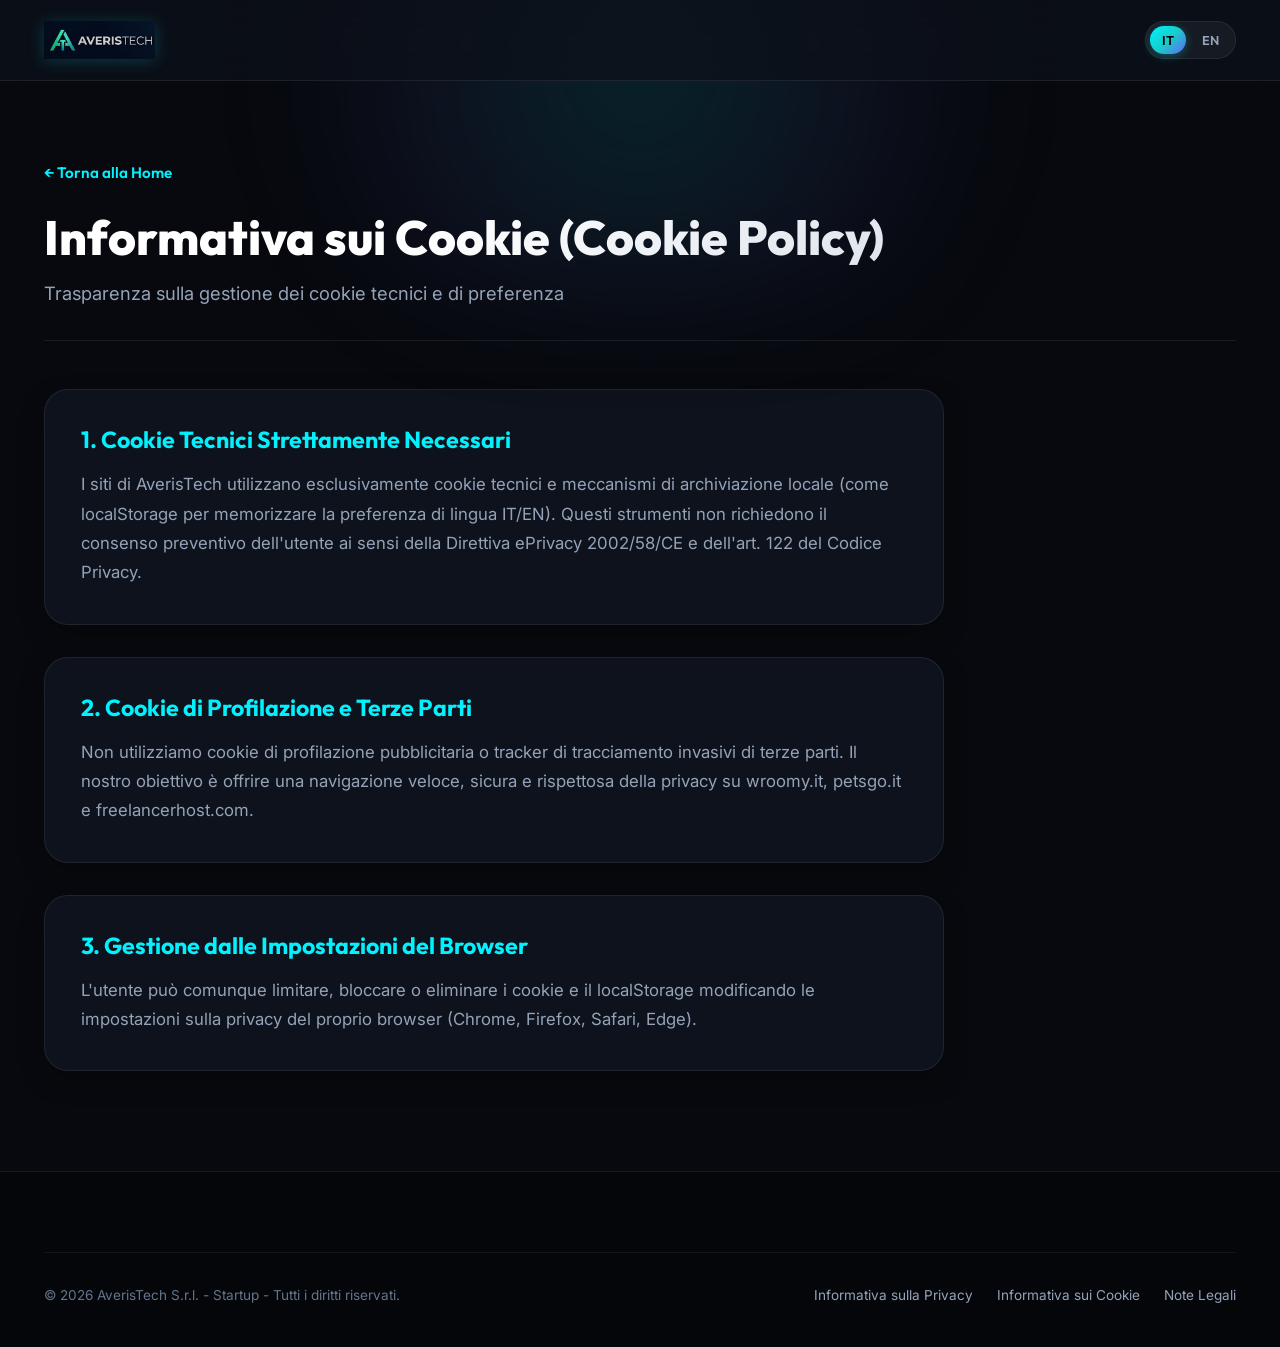
==== cookie.html @ 8e3d1de0 "First commit" ====
<!DOCTYPE html>
<html lang="it">

<head>
    <meta charset="UTF-8" />
    <meta name="viewport" content="width=device-width, initial-scale=1.0" />
    <title>Informativa sui Cookie — AverisTech</title>
    <meta name="description" content="Informativa sulla gestione dei Cookie tecnici - AverisTech S.r.l." />
    <link rel="icon" href="media/logo-stacked.jpeg" type="image/jpeg" />

    <!-- Styles -->
    <link rel="stylesheet" href="css/style.css" />
</head>

<body>
    <!-- Ambient Background Glow Blob -->
    <div class="ambient-glow" aria-hidden="true"></div>

    <!-- Navigation Header -->
    <header class="navbar" id="navbar">
        <div class="container nav-container">
            <a href="index.html" class="logo-link">
                <img src="media/logo-navbar.jpeg" alt="AverisTech Logo" class="logo-img" />
            </a>

            <!-- Language Switcher -->
            <div class="lang-toggle" role="group" aria-label="Selettore Lingua">
                <button type="button" class="lang-btn active" id="btn-lang-it">IT</button>
                <button type="button" class="lang-btn" id="btn-lang-en">EN</button>
            </div>
        </div>
    </header>

    <!-- Main Content -->
    <main class="policy-page">
        <div class="container">
            <div class="policy-header">
                <a href="index.html" class="policy-back-link" data-i18n="policy-back-btn">← Torna alla Home</a>
                <h1 class="policy-title" data-i18n="cookie-page-title">Informativa sui Cookie (Cookie Policy)</h1>
                <p class="policy-subtitle" data-i18n="cookie-page-sub">Trasparenza sulla gestione dei cookie tecnici e di preferenza</p>
            </div>

            <div class="policy-content">
                <article class="policy-card">
                    <h2 data-i18n="cookie-s1-title">1. Cookie Tecnici Strettamente Necessari</h2>
                    <p data-i18n="cookie-s1-text">I siti di AverisTech utilizzano esclusivamente cookie tecnici e meccanismi di archiviazione locale (come localStorage per memorizzare la preferenza di lingua IT/EN). Questi strumenti non richiedono il consenso preventivo dell'utente ai sensi della Direttiva ePrivacy 2002/58/CE e dell'art. 122 del Codice Privacy.</p>
                </article>

                <article class="policy-card">
                    <h2 data-i18n="cookie-s2-title">2. Cookie di Profilazione e Terze Parti</h2>
                    <p data-i18n="cookie-s2-text">Non utilizziamo cookie di profilazione pubblicitaria o tracker di tracciamento invasivi di terze parti. Il nostro obiettivo è offrire una navigazione veloce, sicura e rispettosa della privacy su wroomy.it, petsgo.it e freelancerhost.com.</p>
                </article>

                <article class="policy-card">
                    <h2 data-i18n="cookie-s3-title">3. Gestione dalle Impostazioni del Browser</h2>
                    <p data-i18n="cookie-s3-text">L'utente può comunque limitare, bloccare o eliminare i cookie e il localStorage modificando le impostazioni sulla privacy del proprio browser (Chrome, Firefox, Safari, Edge).</p>
                </article>
            </div>
        </div>
    </main>

    <!-- Footer -->
    <footer class="footer">
        <div class="container">
            <div class="footer-bottom">
                <p id="footer-copy-text" data-i18n="footer-copy">
                    © 2026 AverisTech S.r.l. - Startup - Tutti i diritti riservati.
                </p>
                <div style="display: flex; gap: 24px;">
                    <a href="privacy.html" id="link-privacy" data-i18n="footer-privacy"
                        style="color: var(--text-muted); text-decoration: none;">Informativa sulla Privacy</a>
                    <a href="cookie.html" id="link-cookie" data-i18n="footer-cookie"
                        style="color: var(--text-muted); text-decoration: none;">Informativa sui Cookie</a>
                    <a href="legal.html" id="link-terms" data-i18n="footer-terms"
                        style="color: var(--text-muted); text-decoration: none;">Note Legali</a>
                </div>
            </div>
        </div>
    </footer>

    <!-- Scripts -->
    <script src="js/i18n.js"></script>
    <script src="js/main.js"></script>
</body>

</html>
---- css/style.css ----
@import url('https://fonts.googleapis.com/css2?family=Inter:wght@300;400;500;600;700&family=Outfit:wght@400;500;600;700;800;900&display=swap');

:root {
  /* Curated Premium Dark Mode Palette */
  --bg-main: #07090e;
  --bg-surface: #0c101a;
  --bg-card: rgba(18, 24, 38, 0.65);
  --bg-card-hover: rgba(26, 36, 56, 0.85);
  --bg-glass: rgba(12, 16, 26, 0.75);
  --border-glass: rgba(255, 255, 255, 0.08);
  --border-glow: rgba(0, 242, 254, 0.35);

  /* Brand Accents (Cyan / Teal / Violet / Indigo) */
  --accent-cyan: #00f2fe;
  --accent-teal: #18cdca;
  --accent-blue: #3b82f6;
  --accent-violet: #8b5cf6;
  --accent-indigo: #6366f1;
  --gradient-brand: linear-gradient(135deg, #00f2fe 0%, #18cdca 50%, #6366f1 100%);
  --gradient-card: linear-gradient(145deg, rgba(255, 255, 255, 0.04) 0%, rgba(255, 255, 255, 0.01) 100%);

  /* Typography Colors */
  --text-main: #f8fafc;
  --text-muted: #94a3b8;
  --text-dim: #64748b;

  /* Layout & Shadows */
  --radius-sm: 8px;
  --radius-md: 16px;
  --radius-lg: 24px;
  --radius-full: 9999px;
  --shadow-glow: 0 0 35px -5px rgba(0, 242, 254, 0.25);
  --shadow-card: 0 10px 30px -10px rgba(0, 0, 0, 0.5);
  --shadow-nav: 0 4px 30px rgba(0, 0, 0, 0.5);

  /* Transitions */
  --transition-fast: 0.2s cubic-bezier(0.16, 1, 0.3, 1);
  --transition-smooth: 0.35s cubic-bezier(0.16, 1, 0.3, 1);
}

/* RESET & BASE */
*, *::before, *::after {
  box-sizing: border-box;
  margin: 0;
  padding: 0;
}

html {
  scroll-behavior: smooth;
  font-size: 16px;
}

body {
  font-family: 'Inter', -apple-system, BlinkMacSystemFont, "Segoe UI", Roboto, sans-serif;
  background-color: var(--bg-main);
  color: var(--text-main);
  line-height: 1.6;
  overflow-x: hidden;
  position: relative;
  min-height: 100vh;
}

/* TYPOGRAPHY */
h1, h2, h3, h4, h5, h6 {
  font-family: 'Outfit', sans-serif;
  font-weight: 700;
  line-height: 1.2;
  color: var(--text-main);
}

a {
  color: inherit;
  text-decoration: none;
  transition: color var(--transition-fast);
}

ul {
  list-style: none;
}

img {
  max-width: 100%;
  height: auto;
  display: block;
}

.container {
  width: 100%;
  max-width: 1240px;
  margin: 0 auto;
  padding: 0 24px;
}

/* AMBIENT BACKGROUND GLOW */
.ambient-glow {
  position: fixed;
  top: -150px;
  left: 50%;
  transform: translateX(-50%);
  width: 80vw;
  max-width: 900px;
  height: 450px;
  background: radial-gradient(circle, rgba(0, 242, 254, 0.12) 0%, rgba(99, 102, 241, 0.08) 45%, rgba(7, 9, 14, 0) 70%);
  filter: blur(60px);
  z-index: -1;
  pointer-events: none;
  animation: pulseGlow 8s ease-in-out infinite alternate;
}

@keyframes pulseGlow {
  0% { transform: translateX(-50%) scale(1); opacity: 0.8; }
  100% { transform: translateX(-50%) scale(1.1); opacity: 1; }
}

/* HEADER & NAVBAR (Glassmorphism) */
.navbar {
  position: fixed;
  top: 0;
  left: 0;
  width: 100%;
  z-index: 1000;
  background: var(--bg-glass);
  backdrop-filter: blur(16px);
  -webkit-backdrop-filter: blur(16px);
  border-bottom: 1px solid var(--border-glass);
  transition: all var(--transition-smooth);
}

.navbar.scrolled {
  box-shadow: var(--shadow-nav);
  background: rgba(7, 9, 14, 0.88);
}

.nav-container {
  display: flex;
  align-items: center;
  justify-content: space-between;
  height: 80px;
}

.logo-link {
  display: flex;
  align-items: center;
  gap: 12px;
}

.logo-img {
  height: 38px;
  width: auto;
  object-fit: contain;
  filter: drop-shadow(0 2px 8px rgba(0, 242, 254, 0.2));
  transition: transform var(--transition-fast);
}

.logo-link:hover .logo-img {
  transform: scale(1.03);
}

.nav-links {
  display: flex;
  align-items: center;
  gap: 36px;
}

.nav-link {
  font-size: 0.95rem;
  font-weight: 500;
  color: var(--text-muted);
  position: relative;
  padding: 8px 0;
  transition: color var(--transition-fast);
}

.nav-link:hover,
.nav-link.active {
  color: var(--text-main);
}

.nav-link::after {
  content: '';
  position: absolute;
  bottom: 0;
  left: 0;
  width: 0%;
  height: 2px;
  background: var(--gradient-brand);
  transition: width var(--transition-smooth);
}

.nav-link:hover::after,
.nav-link.active::after {
  width: 100%;
}

/* LANGUAGE SWITCHER */
.lang-toggle {
  display: flex;
  align-items: center;
  background: rgba(255, 255, 255, 0.05);
  border: 1px solid var(--border-glass);
  border-radius: var(--radius-full);
  padding: 4px;
  gap: 4px;
}

.lang-btn {
  background: transparent;
  border: none;
  color: var(--text-muted);
  font-family: 'Outfit', sans-serif;
  font-size: 0.8rem;
  font-weight: 600;
  padding: 6px 12px;
  border-radius: var(--radius-full);
  cursor: pointer;
  transition: all var(--transition-fast);
}

.lang-btn:hover {
  color: var(--text-main);
}

.lang-btn.active {
  background: var(--gradient-brand);
  color: #000;
  box-shadow: 0 2px 10px rgba(0, 242, 254, 0.3);
}

/* MOBILE NAV TOGGLE */
.nav-toggle-btn {
  display: none;
  background: transparent;
  border: 1px solid var(--border-glass);
  color: var(--text-main);
  font-size: 1.5rem;
  padding: 6px 12px;
  border-radius: var(--radius-sm);
  cursor: pointer;
}

/* BUTTONS */
.btn {
  display: inline-flex;
  align-items: center;
  justify-content: center;
  gap: 10px;
  font-family: 'Outfit', sans-serif;
  font-weight: 600;
  font-size: 1rem;
  padding: 14px 28px;
  border-radius: var(--radius-full);
  cursor: pointer;
  border: none;
  transition: all var(--transition-smooth);
  text-align: center;
}

.btn-primary {
  background: var(--gradient-brand);
  color: #050811;
  box-shadow: var(--shadow-glow);
}

.btn-primary:hover {
  transform: translateY(-2px);
  box-shadow: 0 0 45px -5px rgba(0, 242, 254, 0.45);
  color: #000;
}

.btn-secondary {
  background: rgba(255, 255, 255, 0.05);
  color: var(--text-main);
  border: 1px solid var(--border-glass);
  backdrop-filter: blur(8px);
}

.btn-secondary:hover {
  background: rgba(255, 255, 255, 0.1);
  border-color: rgba(255, 255, 255, 0.25);
  transform: translateY(-2px);
}

/* HERO SECTION */
.hero {
  padding: 180px 0 120px;
  position: relative;
  text-align: center;
}

.hero-content {
  max-width: 860px;
  margin: 0 auto;
}

.hero-badge {
  display: inline-flex;
  align-items: center;
  gap: 8px;
  background: rgba(0, 242, 254, 0.08);
  border: 1px solid rgba(0, 242, 254, 0.25);
  padding: 8px 18px;
  border-radius: var(--radius-full);
  margin-bottom: 28px;
  box-shadow: 0 0 20px rgba(0, 242, 254, 0.1);
}

.badge-dot {
  width: 8px;
  height: 8px;
  background-color: var(--accent-cyan);
  border-radius: 50%;
  display: inline-block;
  box-shadow: 0 0 10px var(--accent-cyan);
  animation: pulseDot 2s infinite;
}

@keyframes pulseDot {
  0%, 100% { transform: scale(1); opacity: 1; }
  50% { transform: scale(1.4); opacity: 0.6; }
}

.hero-badge-text {
  font-size: 0.85rem;
  font-weight: 600;
  color: var(--accent-cyan);
  letter-spacing: 0.5px;
  text-transform: uppercase;
}

.hero-title {
  font-size: clamp(2.5rem, 6vw, 4.25rem);
  font-weight: 800;
  letter-spacing: -0.03em;
  margin-bottom: 24px;
  background: linear-gradient(135deg, #ffffff 30%, #cbd5e1 100%);
  -webkit-background-clip: text;
  -webkit-text-fill-color: transparent;
}

.hero-subtitle {
  font-size: clamp(1.1rem, 2vw, 1.35rem);
  color: var(--text-muted);
  max-width: 720px;
  margin: 0 auto 40px;
  font-weight: 400;
  line-height: 1.7;
}

.hero-actions {
  display: flex;
  align-items: center;
  justify-content: center;
  gap: 20px;
  flex-wrap: wrap;
}

/* SECTION HEADERS */
.section-header {
  text-align: center;
  max-width: 700px;
  margin: 0 auto 64px;
}

.section-tag {
  display: inline-block;
  font-family: 'Outfit', sans-serif;
  font-size: 0.85rem;
  font-weight: 700;
  text-transform: uppercase;
  letter-spacing: 1.5px;
  color: var(--accent-teal);
  margin-bottom: 12px;
}

.section-title {
  font-size: clamp(2rem, 4vw, 3rem);
  font-weight: 700;
  letter-spacing: -0.02em;
  margin-bottom: 16px;
}

.section-desc {
  font-size: 1.15rem;
  color: var(--text-muted);
  line-height: 1.7;
}

/* ABOUT US SECTION */
.about {
  padding: 100px 0;
  position: relative;
}

.about-grid {
  display: grid;
  grid-template-columns: 1.1fr 0.9fr;
  gap: 60px;
  align-items: center;
  margin-bottom: 80px;
}

.about-text .section-title {
  text-align: left;
  margin-bottom: 24px;
}

.about-text p {
  color: var(--text-muted);
  font-size: 1.1rem;
  margin-bottom: 20px;
}

.about-visual {
  position: relative;
  display: flex;
  justify-content: center;
}

.about-card-glow {
  background: var(--gradient-card);
  border: 1px solid var(--border-glass);
  border-radius: var(--radius-lg);
  padding: 40px;
  width: 100%;
  max-width: 440px;
  position: relative;
  overflow: hidden;
  box-shadow: var(--shadow-card);
  display: flex;
  align-items: center;
  justify-content: center;
}

.about-card-glow::before {
  content: '';
  position: absolute;
  top: -50%;
  left: -50%;
  width: 200%;
  height: 200%;
  background: radial-gradient(circle, rgba(0, 242, 254, 0.1) 0%, rgba(0,0,0,0) 60%);
  z-index: 0;
  pointer-events: none;
}

.logo-stacked-img {
  position: relative;
  z-index: 1;
  max-height: 220px;
  width: auto;
  filter: drop-shadow(0 10px 25px rgba(0, 0, 0, 0.6));
}

/* CORE VALUES GRID */
.values-grid {
  display: grid;
  grid-template-columns: repeat(3, 1fr);
  gap: 30px;
}

.value-card {
  background: var(--bg-card);
  border: 1px solid var(--border-glass);
  border-radius: var(--radius-md);
  padding: 36px 28px;
  transition: all var(--transition-smooth);
  position: relative;
  overflow: hidden;
}

.value-card:hover {
  transform: translateY(-6px);
  border-color: var(--border-glow);
  background: var(--bg-card-hover);
  box-shadow: var(--shadow-glow);
}

.value-icon {
  font-size: 2.25rem;
  margin-bottom: 20px;
  display: inline-block;
}

.value-card h3 {
  font-size: 1.35rem;
  margin-bottom: 12px;
  color: var(--text-main);
}

.value-card p {
  color: var(--text-muted);
  font-size: 0.95rem;
  line-height: 1.6;
}

/* PORTFOLIO PROGETTI SECTION */
.portfolio {
  padding: 100px 0;
  position: relative;
}

.portfolio-grid {
  display: grid;
  grid-template-columns: repeat(3, 1fr);
  gap: 32px;
}

.project-card {
  background: var(--bg-card);
  border: 1px solid var(--border-glass);
  border-radius: var(--radius-lg);
  padding: 36px 32px;
  display: flex;
  flex-direction: column;
  justify-content: space-between;
  transition: all var(--transition-smooth);
  position: relative;
  overflow: hidden;
  box-shadow: var(--shadow-card);
}

.project-card::before {
  content: '';
  position: absolute;
  top: 0;
  left: 0;
  width: 100%;
  height: 4px;
  background: var(--gradient-brand);
  opacity: 0;
  transition: opacity var(--transition-smooth);
}

.project-card:hover {
  transform: translateY(-8px);
  border-color: var(--border-glow);
  box-shadow: var(--shadow-glow);
}

.project-card:hover::before {
  opacity: 1;
}

.project-header {
  display: flex;
  align-items: center;
  justify-content: space-between;
  margin-bottom: 24px;
}

.project-domain {
  font-family: 'Outfit', sans-serif;
  font-weight: 600;
  font-size: 0.9rem;
  color: var(--accent-cyan);
  background: rgba(0, 242, 254, 0.1);
  padding: 6px 14px;
  border-radius: var(--radius-full);
  border: 1px solid rgba(0, 242, 254, 0.2);
}

.project-status {
  display: inline-flex;
  align-items: center;
  gap: 6px;
  font-size: 0.8rem;
  color: #10b981;
  font-weight: 500;
}

.status-dot {
  width: 8px;
  height: 8px;
  background-color: #10b981;
  border-radius: 50%;
  box-shadow: 0 0 8px #10b981;
}

.project-title {
  font-size: 1.85rem;
  margin-bottom: 16px;
  display: flex;
  align-items: center;
  gap: 12px;
}

.project-icon-badge {
  width: 42px;
  height: 42px;
  border-radius: 10px;
  background: linear-gradient(135deg, var(--accent-blue), var(--accent-indigo));
  display: flex;
  align-items: center;
  justify-content: center;
  font-family: 'Outfit', sans-serif;
  font-weight: 800;
  font-size: 1.25rem;
  color: #fff;
  box-shadow: 0 4px 12px rgba(59, 130, 246, 0.3);
}

.project-logo-badge {
  width: 52px;
  height: 52px;
  border-radius: 12px;
  background: #ffffff;
  display: flex;
  align-items: center;
  justify-content: center;
  padding: 6px;
  box-shadow: 0 4px 15px rgba(0, 0, 0, 0.4), inset 0 0 0 1px rgba(0, 0, 0, 0.08);
  flex-shrink: 0;
  transition: transform var(--transition-fast);
}

.project-card:hover .project-logo-badge {
  transform: scale(1.08);
  box-shadow: 0 6px 20px rgba(0, 242, 254, 0.35);
}

.project-badge-img {
  max-height: 100%;
  max-width: 100%;
  width: auto;
  height: auto;
  object-fit: contain;
}

.project-desc {
  color: var(--text-muted);
  font-size: 1rem;
  line-height: 1.65;
  margin-bottom: 28px;
}

.project-tags {
  display: flex;
  flex-wrap: wrap;
  gap: 8px;
  margin-bottom: 32px;
}

.tag {
  font-size: 0.75rem;
  font-weight: 600;
  color: var(--text-muted);
  background: rgba(255, 255, 255, 0.05);
  padding: 4px 10px;
  border-radius: var(--radius-sm);
  border: 1px solid rgba(255, 255, 255, 0.06);
}

.project-footer {
  padding-top: 20px;
  border-top: 1px solid rgba(255, 255, 255, 0.06);
}

.project-link-btn {
  display: inline-flex;
  align-items: center;
  gap: 8px;
  font-family: 'Outfit', sans-serif;
  font-weight: 600;
  font-size: 0.95rem;
  color: var(--accent-cyan);
  transition: all var(--transition-fast);
}

.project-link-btn:hover {
  color: #fff;
  transform: translateX(4px);
}

/* INNOVATION & TECH SECTION */
.innovation {
  padding: 100px 0;
  position: relative;
}

.innovation-grid {
  display: grid;
  grid-template-columns: repeat(4, 1fr);
  gap: 24px;
}

.tech-item {
  background: var(--bg-card);
  border: 1px solid var(--border-glass);
  border-radius: var(--radius-md);
  padding: 32px 24px;
  text-align: center;
  transition: all var(--transition-smooth);
}

.tech-item:hover {
  transform: translateY(-6px);
  border-color: var(--border-glow);
  background: var(--bg-card-hover);
}

.tech-icon {
  font-size: 2.5rem;
  margin-bottom: 16px;
  display: inline-block;
}

.tech-item h3 {
  font-size: 1.2rem;
  margin-bottom: 10px;
}

.tech-item p {
  font-size: 0.9rem;
  color: var(--text-muted);
  line-height: 1.5;
}

/* CONTACT SECTION */
.contact {
  padding: 100px 0 140px;
  position: relative;
}

.contact-grid {
  display: grid;
  grid-template-columns: 1fr 1.1fr;
  gap: 64px;
  align-items: start;
}

.contact-info p {
  color: var(--text-muted);
  font-size: 1.1rem;
  margin-bottom: 36px;
  line-height: 1.7;
}

.contact-details {
  display: flex;
  flex-direction: column;
  gap: 24px;
}

.contact-item {
  display: flex;
  align-items: center;
  gap: 18px;
  background: var(--bg-card);
  border: 1px solid var(--border-glass);
  padding: 20px 24px;
  border-radius: var(--radius-md);
}

.contact-icon {
  font-size: 1.8rem;
  width: 48px;
  height: 48px;
  display: flex;
  align-items: center;
  justify-content: center;
  background: rgba(0, 242, 254, 0.08);
  border-radius: var(--radius-sm);
  color: var(--accent-cyan);
}

.contact-item-text h3 {
  font-size: 0.9rem;
  color: var(--text-dim);
  margin-bottom: 4px;
  text-transform: uppercase;
  letter-spacing: 0.5px;
}

.contact-item-text p,
.contact-item-text a {
  font-size: 1.05rem;
  font-weight: 600;
  color: var(--text-main);
}

.contact-item-text a:hover {
  color: var(--accent-cyan);
}

/* CONTACT FORM */
.contact-form-wrapper {
  background: var(--bg-card);
  border: 1px solid var(--border-glass);
  border-radius: var(--radius-lg);
  padding: 44px;
  box-shadow: var(--shadow-card);
  position: relative;
}

.form-group {
  margin-bottom: 24px;
}

.form-label {
  display: block;
  font-size: 0.9rem;
  font-weight: 600;
  color: var(--text-main);
  margin-bottom: 8px;
}

.form-input,
.form-textarea {
  width: 100%;
  background: rgba(7, 9, 14, 0.8);
  border: 1px solid var(--border-glass);
  border-radius: var(--radius-sm);
  padding: 14px 18px;
  font-family: 'Inter', sans-serif;
  font-size: 1rem;
  color: var(--text-main);
  transition: all var(--transition-fast);
}

.form-input:focus,
.form-textarea:focus {
  outline: none;
  border-color: var(--accent-cyan);
  box-shadow: 0 0 15px rgba(0, 242, 254, 0.2);
}

.form-textarea {
  min-height: 140px;
  resize: vertical;
}

/* FOOTER */
.footer {
  background: rgba(5, 7, 11, 0.95);
  border-top: 1px solid var(--border-glass);
  padding: 80px 0 40px;
}

.footer-grid {
  display: grid;
  grid-template-columns: 1.6fr 1fr;
  gap: 60px;
  margin-bottom: 60px;
}

.footer-brand p {
  color: var(--text-muted);
  font-size: 0.95rem;
  line-height: 1.7;
  margin-bottom: 20px;
}

.footer-heading {
  font-size: 1.15rem;
  margin-bottom: 20px;
  color: var(--text-main);
}

.footer-links {
  display: flex;
  flex-direction: column;
  gap: 12px;
}

.footer-links a {
  color: var(--text-muted);
  font-size: 0.95rem;
  transition: color var(--transition-fast);
}

.footer-links a:hover {
  color: var(--accent-cyan);
}

.legal-box {
  background: rgba(255, 255, 255, 0.02);
  border: 1px dashed rgba(255, 255, 255, 0.15);
  border-radius: var(--radius-md);
  padding: 20px 24px;
  font-size: 0.9rem;
  color: var(--text-muted);
  display: flex;
  flex-direction: column;
  gap: 8px;
}

.legal-highlight {
  color: var(--text-main);
  font-weight: 600;
}

.footer-bottom {
  display: flex;
  align-items: center;
  justify-content: space-between;
  padding-top: 32px;
  border-top: 1px solid rgba(255, 255, 255, 0.06);
  color: var(--text-dim);
  font-size: 0.85rem;
  flex-wrap: wrap;
  gap: 16px;
}

/* TOAST NOTIFICATION */
.toast-notification {
  position: fixed;
  bottom: 30px;
  right: 30px;
  background: var(--bg-surface);
  border: 1px solid var(--accent-teal);
  color: #fff;
  padding: 16px 24px;
  border-radius: var(--radius-md);
  box-shadow: 0 10px 30px rgba(0, 0, 0, 0.8), 0 0 20px rgba(24, 205, 202, 0.3);
  display: flex;
  align-items: center;
  gap: 12px;
  z-index: 9999;
  transform: translateY(100px);
  opacity: 0;
  transition: all 0.4s cubic-bezier(0.16, 1, 0.3, 1);
  pointer-events: none;
}

.toast-notification.show {
  transform: translateY(0);
  opacity: 1;
}

.toast-icon {
  width: 24px;
  height: 24px;
  background: var(--accent-teal);
  color: #000;
  border-radius: 50%;
  display: flex;
  align-items: center;
  justify-content: center;
  font-weight: 800;
  font-size: 0.85rem;
}

/* RESPONSIVE MEDIA QUERIES */
@media (max-width: 1024px) {
  .values-grid,
  .portfolio-grid {
    grid-template-columns: repeat(2, 1fr);
  }

  .innovation-grid {
    grid-template-columns: repeat(2, 1fr);
  }

  .about-grid,
  .contact-grid {
    grid-template-columns: 1fr;
    gap: 40px;
  }

  .footer-grid {
    grid-template-columns: 1fr 1fr;
  }

  #footer-col-legal {
    grid-column: span 2;
  }
}

@media (max-width: 768px) {
  .nav-links {
    display: none;
    position: absolute;
    top: 80px;
    left: 0;
    width: 100%;
    background: var(--bg-surface);
    border-bottom: 1px solid var(--border-glass);
    flex-direction: column;
    padding: 24px;
    gap: 20px;
  }

  .nav-links.open {
    display: flex;
  }

  .nav-toggle-btn {
    display: block;
  }

  .hero {
    padding: 140px 0 80px;
  }

  .values-grid,
  .portfolio-grid,
  .innovation-grid,
  .footer-grid {
    grid-template-columns: 1fr;
  }

  .contact-form-wrapper {
    padding: 28px 20px;
  }

  .footer-bottom {
    flex-direction: column;
    align-items: flex-start;
  }
}

/* POLICY PAGES STYLES (Privacy, Cookie, Legal) */
.policy-page {
  padding: 160px 0 100px;
  min-height: 80vh;
}

.policy-header {
  margin-bottom: 48px;
  border-bottom: 1px solid var(--border-glass);
  padding-bottom: 32px;
}

.policy-back-link {
  display: inline-flex;
  align-items: center;
  gap: 8px;
  font-family: 'Outfit', sans-serif;
  font-weight: 600;
  font-size: 0.95rem;
  color: var(--accent-cyan);
  margin-bottom: 24px;
  transition: all var(--transition-fast);
}

.policy-back-link:hover {
  color: #fff;
  transform: translateX(-4px);
}

.policy-title {
  font-size: clamp(2rem, 4vw, 3rem);
  font-weight: 800;
  margin-bottom: 12px;
  background: linear-gradient(135deg, #ffffff 30%, #cbd5e1 100%);
  -webkit-background-clip: text;
  -webkit-text-fill-color: transparent;
}

.policy-subtitle {
  font-size: 1.15rem;
  color: var(--text-muted);
}

.policy-content {
  display: flex;
  flex-direction: column;
  gap: 32px;
  max-width: 900px;
}

.policy-card {
  background: var(--bg-card);
  border: 1px solid var(--border-glass);
  border-radius: var(--radius-lg);
  padding: 36px;
  box-shadow: var(--shadow-card);
  transition: border-color var(--transition-fast);
}

.policy-card:hover {
  border-color: var(--border-glow);
}

.policy-card h2 {
  font-size: 1.45rem;
  color: var(--accent-cyan);
  margin-bottom: 16px;
}

.policy-card p {
  color: var(--text-muted);
  font-size: 1.05rem;
  line-height: 1.75;
}
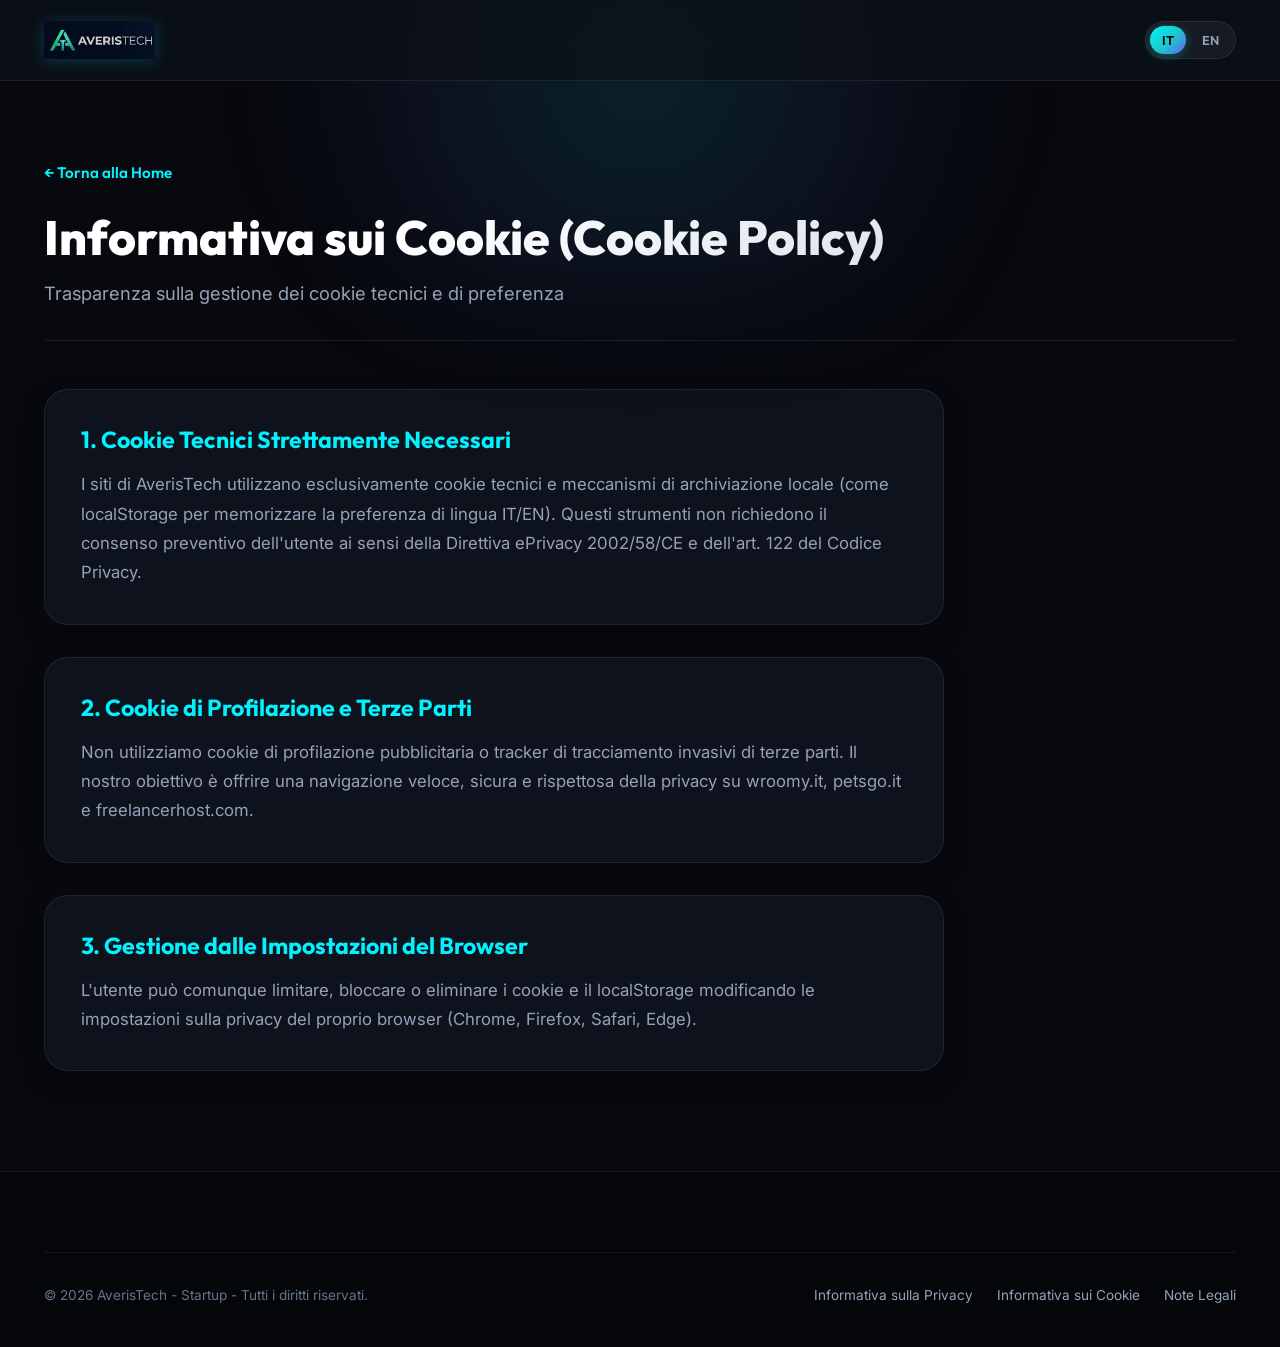
==== commit f4b4a3fd: "feat: implement bilingual i18n support and integrate core site scripts and styling" ====
--- a/cookie.html
+++ b/cookie.html
@@ -6,7 +6,22 @@
     <meta name="viewport" content="width=device-width, initial-scale=1.0" />
     <title>Informativa sui Cookie — AverisTech</title>
     <meta name="description" content="Informativa sulla gestione dei Cookie tecnici - AverisTech S.r.l." />
+    <meta name="robots" content="index, follow" />
+    <link rel="canonical" href="https://averistech.it/cookie.html" />
     <link rel="icon" href="media/logo-stacked.jpeg" type="image/jpeg" />
+
+    <!-- OpenGraph Metadata -->
+    <meta property="og:title" content="Informativa sui Cookie — AverisTech" />
+    <meta property="og:description" content="Informativa sulla gestione dei Cookie tecnici - AverisTech S.r.l." />
+    <meta property="og:type" content="website" />
+    <meta property="og:url" content="https://averistech.it/cookie.html" />
+    <meta property="og:image" content="media/logo-stacked.jpeg" />
+
+    <!-- Twitter Card Metadata -->
+    <meta name="twitter:card" content="summary" />
+    <meta name="twitter:title" content="Informativa sui Cookie — AverisTech" />
+    <meta name="twitter:description" content="Informativa sulla gestione dei Cookie tecnici - AverisTech S.r.l." />
+    <meta name="twitter:image" content="media/logo-stacked.jpeg" />
 
     <!-- Styles -->
     <link rel="stylesheet" href="css/style.css" />
@@ -64,7 +79,7 @@
         <div class="container">
             <div class="footer-bottom">
                 <p id="footer-copy-text" data-i18n="footer-copy">
-                    © 2026 AverisTech S.r.l. - Startup - Tutti i diritti riservati.
+                    © 2026 AverisTech - Startup - Tutti i diritti riservati.
                 </p>
                 <div style="display: flex; gap: 24px;">
                     <a href="privacy.html" id="link-privacy" data-i18n="footer-privacy"
--- a/css/style.css
+++ b/css/style.css
@@ -417,38 +417,47 @@
 }
 
 .about-card-glow {
-  background: var(--gradient-card);
-  border: 1px solid var(--border-glass);
+  background: #030c18;
+  border: 1px solid rgba(0, 242, 254, 0.35);
   border-radius: var(--radius-lg);
-  padding: 40px;
+  padding: 0;
   width: 100%;
   max-width: 440px;
   position: relative;
   overflow: hidden;
-  box-shadow: var(--shadow-card);
+  box-shadow: var(--shadow-card), 0 0 35px rgba(0, 242, 254, 0.15);
   display: flex;
   align-items: center;
   justify-content: center;
+  transition: all var(--transition-smooth);
+}
+
+.about-card-glow:hover {
+  border-color: var(--accent-cyan);
+  box-shadow: var(--shadow-card), 0 0 55px rgba(0, 242, 254, 0.3);
+  transform: translateY(-4px);
 }
 
 .about-card-glow::before {
   content: '';
   position: absolute;
-  top: -50%;
-  left: -50%;
-  width: 200%;
-  height: 200%;
-  background: radial-gradient(circle, rgba(0, 242, 254, 0.1) 0%, rgba(0,0,0,0) 60%);
-  z-index: 0;
+  top: 0;
+  left: 0;
+  width: 100%;
+  height: 100%;
+  background: linear-gradient(180deg, rgba(0, 242, 254, 0.08) 0%, rgba(0, 0, 0, 0) 40%);
+  z-index: 2;
   pointer-events: none;
 }
 
 .logo-stacked-img {
   position: relative;
   z-index: 1;
-  max-height: 220px;
-  width: auto;
-  filter: drop-shadow(0 10px 25px rgba(0, 0, 0, 0.6));
+  width: 100%;
+  height: auto;
+  display: block;
+  object-fit: cover;
+  border-radius: inherit;
 }
 
 /* CORE VALUES GRID */
@@ -476,9 +485,32 @@
 }
 
 .value-icon {
-  font-size: 2.25rem;
+  width: 52px;
+  height: 52px;
   margin-bottom: 20px;
-  display: inline-block;
+  display: flex;
+  align-items: center;
+  justify-content: center;
+  background: rgba(0, 242, 254, 0.08);
+  border: 1px solid rgba(0, 242, 254, 0.2);
+  border-radius: var(--radius-sm);
+  color: var(--accent-cyan);
+  box-shadow: 0 0 16px rgba(0, 242, 254, 0.08);
+  transition: all var(--transition-smooth);
+}
+
+.value-card:hover .value-icon {
+  background: rgba(0, 242, 254, 0.15);
+  border-color: var(--accent-cyan);
+  box-shadow: 0 0 24px rgba(0, 242, 254, 0.25);
+  transform: translateY(-2px);
+  color: var(--text-main);
+}
+
+.value-icon svg {
+  width: 26px;
+  height: 26px;
+  stroke-width: 1.8;
 }
 
 .value-card h3 {
@@ -699,9 +731,32 @@
 }
 
 .tech-icon {
-  font-size: 2.5rem;
-  margin-bottom: 16px;
-  display: inline-block;
+  width: 56px;
+  height: 56px;
+  margin: 0 auto 20px;
+  display: flex;
+  align-items: center;
+  justify-content: center;
+  background: rgba(0, 242, 254, 0.08);
+  border: 1px solid rgba(0, 242, 254, 0.25);
+  border-radius: var(--radius-md);
+  color: var(--accent-cyan);
+  box-shadow: 0 0 20px rgba(0, 242, 254, 0.12);
+  transition: all var(--transition-smooth);
+}
+
+.tech-item:hover .tech-icon {
+  background: rgba(0, 242, 254, 0.18);
+  border-color: var(--accent-cyan);
+  box-shadow: 0 0 28px rgba(0, 242, 254, 0.35);
+  transform: scale(1.08);
+  color: #ffffff;
+}
+
+.tech-icon svg {
+  width: 28px;
+  height: 28px;
+  stroke-width: 1.8;
 }
 
 .tech-item h3 {
@@ -721,112 +776,84 @@
   position: relative;
 }
 
-.contact-grid {
+.contact-references-grid {
   display: grid;
-  grid-template-columns: 1fr 1.1fr;
-  gap: 64px;
-  align-items: start;
-}
-
-.contact-info p {
-  color: var(--text-muted);
-  font-size: 1.1rem;
-  margin-bottom: 36px;
-  line-height: 1.7;
-}
-
-.contact-details {
+  grid-template-columns: repeat(3, 1fr);
+  gap: 32px;
+  width: 100%;
+}
+
+.contact-item {
   display: flex;
   flex-direction: column;
-  gap: 24px;
-}
-
-.contact-item {
-  display: flex;
-  align-items: center;
-  gap: 18px;
+  align-items: flex-start;
+  gap: 22px;
   background: var(--bg-card);
   border: 1px solid var(--border-glass);
-  padding: 20px 24px;
-  border-radius: var(--radius-md);
+  padding: 38px 32px;
+  border-radius: var(--radius-lg);
+  transition: all var(--transition-smooth);
+  position: relative;
+  overflow: hidden;
+}
+
+.contact-item:hover {
+  transform: translateY(-8px);
+  border-color: var(--accent-cyan);
+  background: var(--bg-card-hover);
+  box-shadow: var(--shadow-glow), 0 15px 30px rgba(0, 0, 0, 0.4);
 }
 
 .contact-icon {
-  font-size: 1.8rem;
-  width: 48px;
-  height: 48px;
+  width: 56px;
+  height: 56px;
   display: flex;
   align-items: center;
   justify-content: center;
   background: rgba(0, 242, 254, 0.08);
-  border-radius: var(--radius-sm);
+  border: 1px solid rgba(0, 242, 254, 0.25);
+  border-radius: var(--radius-md);
   color: var(--accent-cyan);
+  box-shadow: 0 0 16px rgba(0, 242, 254, 0.12);
+  transition: all var(--transition-smooth);
+}
+
+.contact-item:hover .contact-icon {
+  background: rgba(0, 242, 254, 0.18);
+  border-color: var(--accent-cyan);
+  box-shadow: 0 0 28px rgba(0, 242, 254, 0.35);
+  transform: scale(1.08);
+  color: #ffffff;
+}
+
+.contact-icon svg {
+  width: 28px;
+  height: 28px;
+  stroke-width: 1.8;
 }
 
 .contact-item-text h3 {
-  font-size: 0.9rem;
+  font-size: 0.85rem;
   color: var(--text-dim);
-  margin-bottom: 4px;
+  margin-bottom: 8px;
   text-transform: uppercase;
-  letter-spacing: 0.5px;
+  letter-spacing: 1px;
+  font-weight: 600;
 }
 
 .contact-item-text p,
 .contact-item-text a {
-  font-size: 1.05rem;
+  font-size: 1.15rem;
   font-weight: 600;
   color: var(--text-main);
+  line-height: 1.5;
+  text-decoration: none;
+  word-break: break-word;
+  transition: color var(--transition-fast);
 }
 
 .contact-item-text a:hover {
   color: var(--accent-cyan);
-}
-
-/* CONTACT FORM */
-.contact-form-wrapper {
-  background: var(--bg-card);
-  border: 1px solid var(--border-glass);
-  border-radius: var(--radius-lg);
-  padding: 44px;
-  box-shadow: var(--shadow-card);
-  position: relative;
-}
-
-.form-group {
-  margin-bottom: 24px;
-}
-
-.form-label {
-  display: block;
-  font-size: 0.9rem;
-  font-weight: 600;
-  color: var(--text-main);
-  margin-bottom: 8px;
-}
-
-.form-input,
-.form-textarea {
-  width: 100%;
-  background: rgba(7, 9, 14, 0.8);
-  border: 1px solid var(--border-glass);
-  border-radius: var(--radius-sm);
-  padding: 14px 18px;
-  font-family: 'Inter', sans-serif;
-  font-size: 1rem;
-  color: var(--text-main);
-  transition: all var(--transition-fast);
-}
-
-.form-input:focus,
-.form-textarea:focus {
-  outline: none;
-  border-color: var(--accent-cyan);
-  box-shadow: 0 0 15px rgba(0, 242, 254, 0.2);
-}
-
-.form-textarea {
-  min-height: 140px;
-  resize: vertical;
 }
 
 /* FOOTER */
@@ -952,7 +979,7 @@
   }
 
   .about-grid,
-  .contact-grid {
+  .contact-references-grid {
     grid-template-columns: 1fr;
     gap: 40px;
   }
@@ -995,12 +1022,9 @@
   .values-grid,
   .portfolio-grid,
   .innovation-grid,
+  .contact-references-grid,
   .footer-grid {
     grid-template-columns: 1fr;
-  }
-
-  .contact-form-wrapper {
-    padding: 28px 20px;
   }
 
   .footer-bottom {
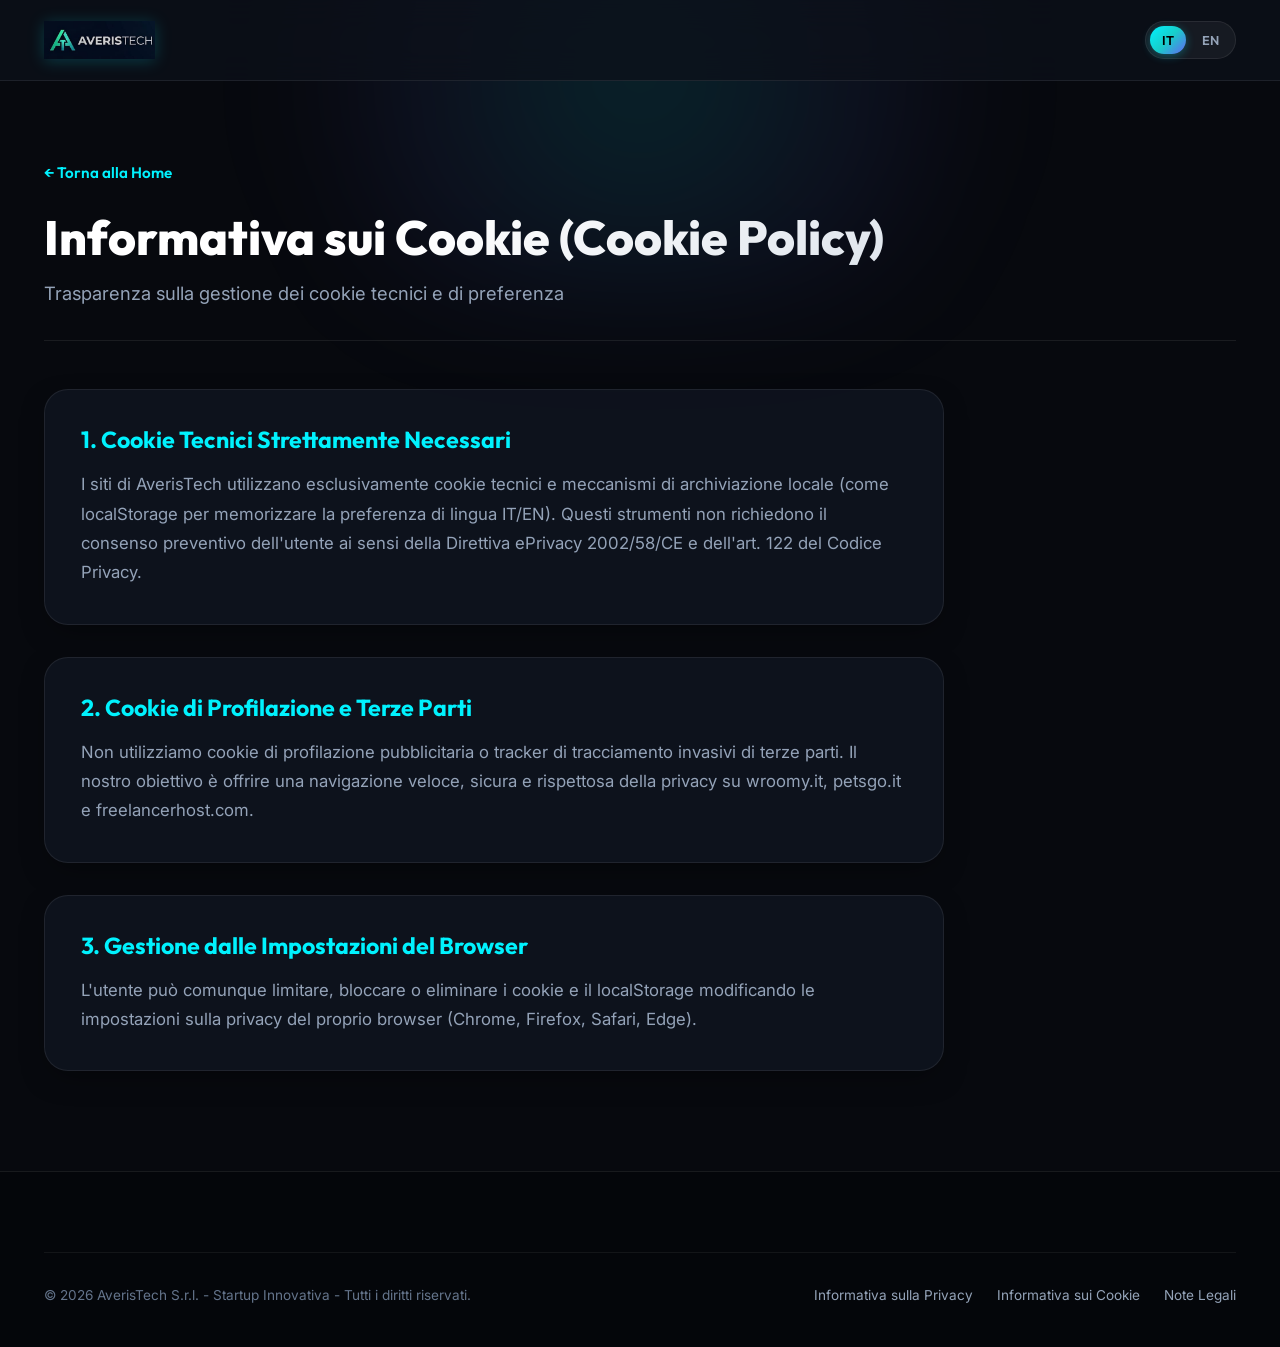
==== commit b6ce3e14: "feat: implement global UI styling and modular i18n support for corporate branding update" ====
--- a/cookie.html
+++ b/cookie.html
@@ -79,7 +79,7 @@
         <div class="container">
             <div class="footer-bottom">
                 <p id="footer-copy-text" data-i18n="footer-copy">
-                    © 2026 AverisTech - Startup - Tutti i diritti riservati.
+                    © 2026 AverisTech S.r.l. - Startup Innovativa - Tutti i diritti riservati.
                 </p>
                 <div style="display: flex; gap: 24px;">
                     <a href="privacy.html" id="link-privacy" data-i18n="footer-privacy"
--- a/css/style.css
+++ b/css/style.css
@@ -865,8 +865,8 @@
 
 .footer-grid {
   display: grid;
-  grid-template-columns: 1.6fr 1fr;
-  gap: 60px;
+  grid-template-columns: 1.3fr 0.8fr 1.3fr;
+  gap: 48px;
   margin-bottom: 60px;
 }
 
@@ -900,15 +900,22 @@
 }
 
 .legal-box {
-  background: rgba(255, 255, 255, 0.02);
-  border: 1px dashed rgba(255, 255, 255, 0.15);
+  background: var(--bg-card);
+  border: 1px solid var(--border-glass);
   border-radius: var(--radius-md);
   padding: 20px 24px;
-  font-size: 0.9rem;
+  font-size: 0.88rem;
   color: var(--text-muted);
   display: flex;
   flex-direction: column;
-  gap: 8px;
+  gap: 10px;
+  box-shadow: var(--shadow-card);
+  transition: all var(--transition-smooth);
+}
+
+.legal-box:hover {
+  border-color: var(--border-glow);
+  box-shadow: var(--shadow-glow);
 }
 
 .legal-highlight {
@@ -1027,6 +1034,10 @@
     grid-template-columns: 1fr;
   }
 
+  #footer-col-legal {
+    grid-column: span 1;
+  }
+
   .footer-bottom {
     flex-direction: column;
     align-items: flex-start;
@@ -1108,3 +1119,213 @@
   line-height: 1.75;
 }
 
+/* =========================================
+   PREMIUM REDESIGN UTILITIES (PROJECT PAGES)
+   ========================================= */
+
+.project-hero {
+  padding: 180px 0 100px;
+  position: relative;
+}
+
+.project-hero-grid {
+  display: grid;
+  grid-template-columns: 1.2fr 0.8fr;
+  gap: 60px;
+  align-items: center;
+}
+
+.project-hero-content h1 {
+  font-size: clamp(3rem, 5vw, 4.5rem);
+  font-weight: 800;
+  margin-bottom: 24px;
+  line-height: 1.1;
+}
+
+.project-hero-content p {
+  font-size: 1.25rem;
+  color: var(--text-muted);
+  line-height: 1.7;
+  max-width: 600px;
+}
+
+.project-hero-visual {
+  display: flex;
+  justify-content: center;
+  align-items: center;
+  position: relative;
+}
+
+.project-hero-visual::before {
+  content: '';
+  position: absolute;
+  width: 120%;
+  height: 120%;
+  background: radial-gradient(circle, rgba(0, 242, 254, 0.15) 0%, rgba(0, 0, 0, 0) 70%);
+  filter: blur(40px);
+  z-index: 0;
+}
+
+.hero-logo-card {
+  background: var(--bg-card);
+  border: 1px solid var(--border-glow);
+  border-radius: var(--radius-lg);
+  padding: 40px;
+  box-shadow: 0 0 50px rgba(0, 242, 254, 0.15), inset 0 0 20px rgba(255, 255, 255, 0.05);
+  backdrop-filter: blur(16px);
+  -webkit-backdrop-filter: blur(16px);
+  z-index: 1;
+  width: 100%;
+  max-width: 320px;
+  display: flex;
+  justify-content: center;
+  align-items: center;
+  transition: transform var(--transition-smooth);
+}
+
+.hero-logo-card:hover {
+  transform: translateY(-10px) scale(1.02);
+  box-shadow: 0 20px 60px rgba(0, 242, 254, 0.25), inset 0 0 30px rgba(255, 255, 255, 0.1);
+}
+
+.hero-logo-card img {
+  width: 100%;
+  height: auto;
+  filter: drop-shadow(0 10px 20px rgba(0,0,0,0.5));
+}
+
+.text-gradient {
+  background: linear-gradient(135deg, #00f2fe 0%, #6366f1 100%);
+  -webkit-background-clip: text;
+  -webkit-text-fill-color: transparent;
+  display: inline-block;
+}
+
+.project-cards-grid {
+  display: grid;
+  grid-template-columns: repeat(auto-fit, minmax(320px, 1fr));
+  gap: 30px;
+  margin-top: 60px;
+  margin-bottom: 80px;
+}
+
+.glass-card {
+  background: var(--bg-card);
+  border: 1px solid var(--border-glass);
+  border-radius: var(--radius-lg);
+  padding: 40px 32px;
+  backdrop-filter: blur(12px);
+  -webkit-backdrop-filter: blur(12px);
+  box-shadow: var(--shadow-card);
+  transition: all var(--transition-smooth);
+  display: flex;
+  flex-direction: column;
+}
+
+.glass-card:hover {
+  border-color: var(--border-glow);
+  box-shadow: var(--shadow-glow);
+  transform: translateY(-6px);
+  background: var(--bg-card-hover);
+}
+
+.glass-card-icon {
+  width: 48px;
+  height: 48px;
+  background: rgba(0, 242, 254, 0.1);
+  border-radius: 12px;
+  display: flex;
+  align-items: center;
+  justify-content: center;
+  color: var(--accent-cyan);
+  margin-bottom: 24px;
+}
+
+.glass-card-icon svg {
+  width: 24px;
+  height: 24px;
+}
+
+.glass-card h3 {
+  font-size: 1.5rem;
+  margin-bottom: 16px;
+  color: #fff;
+}
+
+.glass-card p {
+  color: var(--text-muted);
+  line-height: 1.7;
+  font-size: 1.05rem;
+}
+
+.bento-gallery {
+  display: grid;
+  grid-template-columns: repeat(3, 1fr);
+  grid-template-rows: repeat(2, 280px);
+  gap: 24px;
+  margin-top: 40px;
+}
+
+.bento-item {
+  background: var(--bg-surface);
+  border: 1px solid var(--border-glass);
+  border-radius: var(--radius-lg);
+  overflow: hidden;
+  display: flex;
+  align-items: center;
+  justify-content: center;
+  position: relative;
+  transition: all var(--transition-smooth);
+  box-shadow: inset 0 0 40px rgba(0,0,0,0.5);
+}
+
+.bento-item::before {
+  content: attr(data-label);
+  position: absolute;
+  font-weight: 600;
+  color: rgba(255,255,255,0.4);
+  font-size: 1.1rem;
+  letter-spacing: 1px;
+  z-index: 1;
+}
+
+.bento-item:hover {
+  border-color: var(--accent-cyan);
+  transform: scale(1.02);
+  box-shadow: 0 10px 40px rgba(0, 242, 254, 0.15), inset 0 0 40px rgba(0,0,0,0.8);
+}
+
+.bento-item:hover::before {
+  color: var(--accent-cyan);
+}
+
+.bento-item.large {
+  grid-column: span 2;
+  grid-row: span 2;
+}
+
+@media (max-width: 992px) {
+  .project-hero-grid {
+    grid-template-columns: 1fr;
+    text-align: center;
+  }
+  
+  .project-hero-content p {
+    margin: 0 auto;
+  }
+
+  .bento-gallery {
+    grid-template-columns: 1fr;
+    grid-template-rows: auto;
+  }
+  
+  .bento-item.large {
+    grid-column: 1;
+    grid-row: auto;
+    aspect-ratio: 16/9;
+  }
+  
+  .bento-item {
+    aspect-ratio: 16/9;
+  }
+}
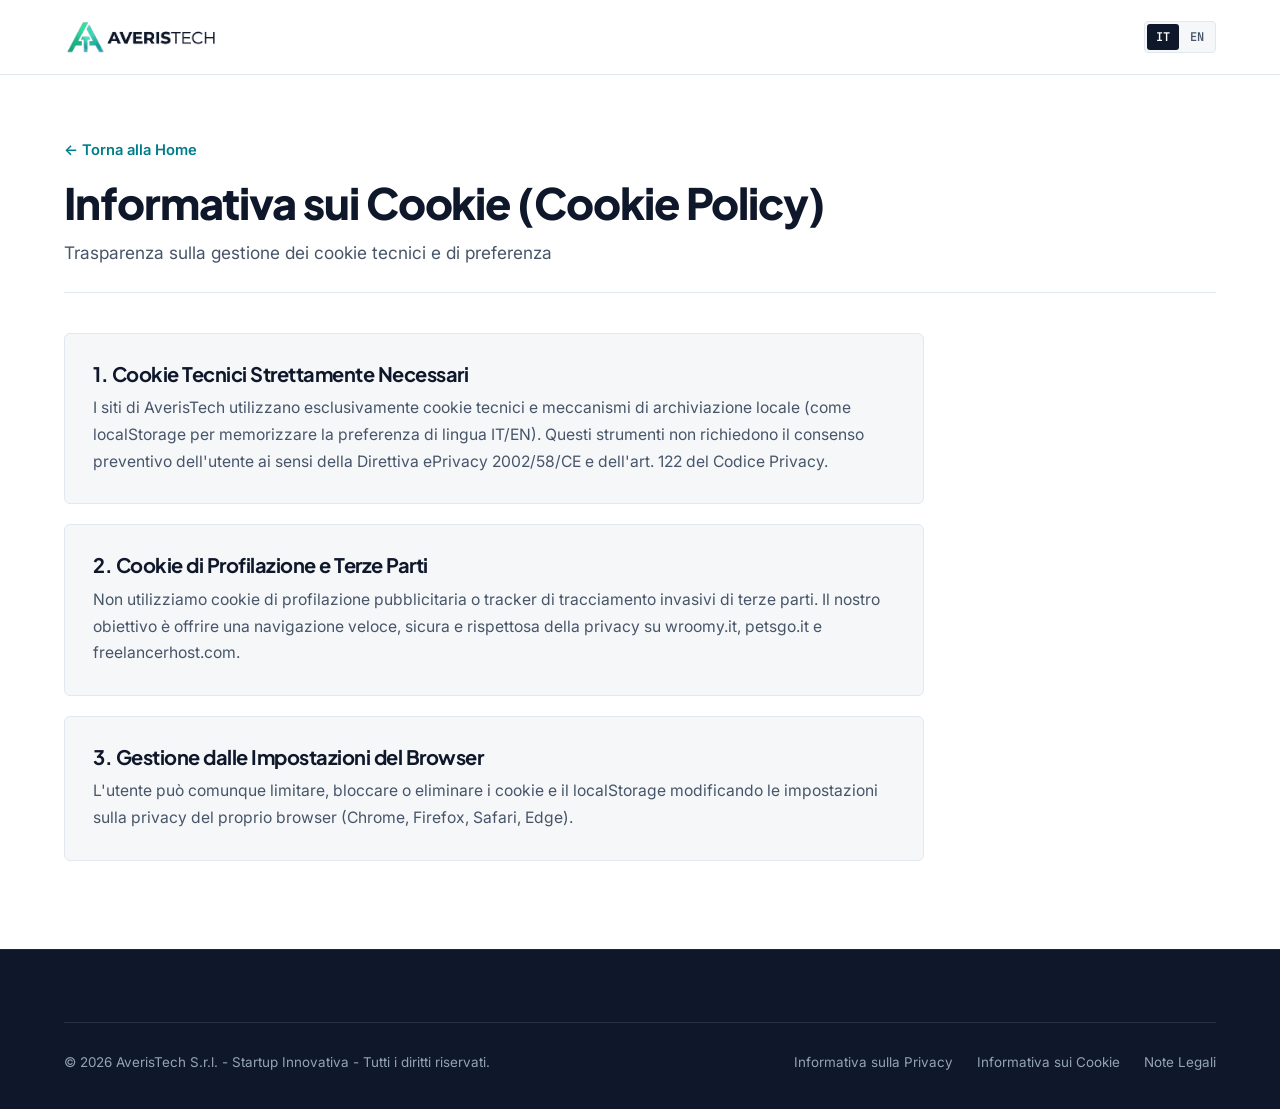
==== commit cc3da6ea: "Review style website" ====
--- a/cookie.html
+++ b/cookie.html
@@ -35,7 +35,7 @@
     <header class="navbar" id="navbar">
         <div class="container nav-container">
             <a href="index.html" class="logo-link">
-                <img src="media/logo-navbar.jpeg" alt="AverisTech Logo" class="logo-img" />
+                <img src="media/logo-navbar-transparent.png" alt="AverisTech Logo" class="logo-img" />
             </a>
 
             <!-- Language Switcher -->
--- a/css/style.css
+++ b/css/style.css
@@ -1,41 +1,45 @@
-@import url('https://fonts.googleapis.com/css2?family=Inter:wght@300;400;500;600;700&family=Outfit:wght@400;500;600;700;800;900&display=swap');
+@import url('https://fonts.googleapis.com/css2?family=Inter:wght@400;500;600;700&family=JetBrains+Mono:wght@500;600&family=Plus+Jakarta+Sans:wght@600;700;800&display=swap');
 
 :root {
-  /* Curated Premium Dark Mode Palette */
-  --bg-main: #07090e;
-  --bg-surface: #0c101a;
-  --bg-card: rgba(18, 24, 38, 0.65);
-  --bg-card-hover: rgba(26, 36, 56, 0.85);
-  --bg-glass: rgba(12, 16, 26, 0.75);
-  --border-glass: rgba(255, 255, 255, 0.08);
-  --border-glow: rgba(0, 242, 254, 0.35);
-
-  /* Brand Accents (Cyan / Teal / Violet / Indigo) */
-  --accent-cyan: #00f2fe;
-  --accent-teal: #18cdca;
-  --accent-blue: #3b82f6;
-  --accent-violet: #8b5cf6;
-  --accent-indigo: #6366f1;
-  --gradient-brand: linear-gradient(135deg, #00f2fe 0%, #18cdca 50%, #6366f1 100%);
-  --gradient-card: linear-gradient(145deg, rgba(255, 255, 255, 0.04) 0%, rgba(255, 255, 255, 0.01) 100%);
-
-  /* Typography Colors */
-  --text-main: #f8fafc;
-  --text-muted: #94a3b8;
+  /* WordPress Neve FSE Light Canvas + AverisTech Brand Palette */
+  --bg-main: #ffffff;
+  --bg-surface: #f6f7f9;
+  --bg-card: #ffffff;
+  --bg-card-hover: #fafbfd;
+  --bg-glass: rgba(255, 255, 255, 0.98);
+  --border-glass: #e2e8f0;
+  --border-subtle: #cbd5e1;
+  --border-glow: #007d8a;
+
+  /* Brand Accents Preserved (WCAG AA+ Contrast on White Canvas) */
+  --accent-cyan: #007d8a;
+  --accent-cyan-bright: #00f2fe;
+  --accent-teal: #0f766e;
+  --accent-teal-bright: #18cdca;
+  --accent-blue: #2563eb;
+  --accent-violet: #6d28d9;
+  --accent-indigo: #4f46e5;
+  --gradient-brand: linear-gradient(135deg, #007d8a 0%, #0d9488 55%, #4f46e5 100%);
+  --gradient-brand-bright: linear-gradient(90deg, #00f2fe 0%, #18cdca 50%, #6366f1 100%);
+
+  /* High-Contrast Editorial Typography (Neve FSE) */
+  --text-main: #0f172a;
+  --text-muted: #475569;
   --text-dim: #64748b;
 
-  /* Layout & Shadows */
-  --radius-sm: 8px;
-  --radius-md: 16px;
-  --radius-lg: 24px;
-  --radius-full: 9999px;
-  --shadow-glow: 0 0 35px -5px rgba(0, 242, 254, 0.25);
-  --shadow-card: 0 10px 30px -10px rgba(0, 0, 0, 0.5);
-  --shadow-nav: 0 4px 30px rgba(0, 0, 0, 0.5);
+  /* Crisp Neve FSE Geometry (Architectural, Not Bubbly) */
+  --radius-btn: 4px;
+  --radius-sm: 4px;
+  --radius-md: 6px;
+  --radius-lg: 6px;
+  --radius-full: 4px;
+  --shadow-glow: 0 10px 24px -10px rgba(15, 23, 42, 0.12);
+  --shadow-card: 0 1px 3px rgba(15, 23, 42, 0.05);
+  --shadow-nav: 0 1px 12px rgba(15, 23, 42, 0.06);
 
   /* Transitions */
-  --transition-fast: 0.2s cubic-bezier(0.16, 1, 0.3, 1);
-  --transition-smooth: 0.35s cubic-bezier(0.16, 1, 0.3, 1);
+  --transition-fast: 0.18s ease;
+  --transition-smooth: 0.25s ease;
 }
 
 /* RESET & BASE */
@@ -54,18 +58,20 @@
   font-family: 'Inter', -apple-system, BlinkMacSystemFont, "Segoe UI", Roboto, sans-serif;
   background-color: var(--bg-main);
   color: var(--text-main);
-  line-height: 1.6;
+  line-height: 1.65;
   overflow-x: hidden;
   position: relative;
   min-height: 100vh;
-}
-
-/* TYPOGRAPHY */
+  -webkit-font-smoothing: antialiased;
+}
+
+/* TYPOGRAPHY (Editorial Neve FSE Hierarchy) */
 h1, h2, h3, h4, h5, h6 {
-  font-family: 'Outfit', sans-serif;
+  font-family: 'Plus Jakarta Sans', -apple-system, BlinkMacSystemFont, sans-serif;
   font-weight: 700;
-  line-height: 1.2;
-  color: var(--text-main);
+  line-height: 1.18;
+  color: var(--text-main);
+  letter-spacing: -0.025em;
 }
 
 a {
@@ -86,33 +92,19 @@
 
 .container {
   width: 100%;
-  max-width: 1240px;
+  max-width: 1200px;
   margin: 0 auto;
   padding: 0 24px;
 }
 
-/* AMBIENT BACKGROUND GLOW */
+/* Disable floating AI blur blobs across the theme */
 .ambient-glow {
-  position: fixed;
-  top: -150px;
-  left: 50%;
-  transform: translateX(-50%);
-  width: 80vw;
-  max-width: 900px;
-  height: 450px;
-  background: radial-gradient(circle, rgba(0, 242, 254, 0.12) 0%, rgba(99, 102, 241, 0.08) 45%, rgba(7, 9, 14, 0) 70%);
-  filter: blur(60px);
-  z-index: -1;
-  pointer-events: none;
-  animation: pulseGlow 8s ease-in-out infinite alternate;
-}
-
-@keyframes pulseGlow {
-  0% { transform: translateX(-50%) scale(1); opacity: 0.8; }
-  100% { transform: translateX(-50%) scale(1.1); opacity: 1; }
-}
-
-/* HEADER & NAVBAR (Glassmorphism) */
+  display: none !important;
+}
+
+/* =========================================
+   HEADER & NAVBAR (Neve FSE Clean Sticky Bar)
+   ========================================= */
 .navbar {
   position: fixed;
   top: 0;
@@ -120,22 +112,19 @@
   width: 100%;
   z-index: 1000;
   background: var(--bg-glass);
-  backdrop-filter: blur(16px);
-  -webkit-backdrop-filter: blur(16px);
   border-bottom: 1px solid var(--border-glass);
-  transition: all var(--transition-smooth);
+  transition: box-shadow var(--transition-smooth);
 }
 
 .navbar.scrolled {
   box-shadow: var(--shadow-nav);
-  background: rgba(7, 9, 14, 0.88);
 }
 
 .nav-container {
   display: flex;
   align-items: center;
   justify-content: space-between;
-  height: 80px;
+  height: 74px;
 }
 
 .logo-link {
@@ -145,45 +134,45 @@
 }
 
 .logo-img {
-  height: 38px;
+  height: 36px;
   width: auto;
   object-fit: contain;
-  filter: drop-shadow(0 2px 8px rgba(0, 242, 254, 0.2));
-  transition: transform var(--transition-fast);
+  transition: opacity var(--transition-fast);
 }
 
 .logo-link:hover .logo-img {
-  transform: scale(1.03);
+  opacity: 0.85;
 }
 
 .nav-links {
   display: flex;
   align-items: center;
-  gap: 36px;
+  gap: 28px;
 }
 
 .nav-link {
-  font-size: 0.95rem;
+  font-size: 0.92rem;
   font-weight: 500;
   color: var(--text-muted);
   position: relative;
-  padding: 8px 0;
+  padding: 6px 0;
   transition: color var(--transition-fast);
 }
 
 .nav-link:hover,
 .nav-link.active {
-  color: var(--text-main);
+  color: var(--accent-cyan);
+  font-weight: 600;
 }
 
 .nav-link::after {
   content: '';
   position: absolute;
-  bottom: 0;
+  bottom: -1px;
   left: 0;
   width: 0%;
   height: 2px;
-  background: var(--gradient-brand);
+  background: var(--accent-cyan);
   transition: width var(--transition-smooth);
 }
 
@@ -196,22 +185,22 @@
 .lang-toggle {
   display: flex;
   align-items: center;
-  background: rgba(255, 255, 255, 0.05);
+  background: var(--bg-surface);
   border: 1px solid var(--border-glass);
-  border-radius: var(--radius-full);
-  padding: 4px;
-  gap: 4px;
+  border-radius: 4px;
+  padding: 2px;
+  gap: 2px;
 }
 
 .lang-btn {
   background: transparent;
   border: none;
   color: var(--text-muted);
-  font-family: 'Outfit', sans-serif;
-  font-size: 0.8rem;
-  font-weight: 600;
-  padding: 6px 12px;
-  border-radius: var(--radius-full);
+  font-family: 'JetBrains Mono', monospace;
+  font-size: 0.75rem;
+  font-weight: 600;
+  padding: 5px 9px;
+  border-radius: 3px;
   cursor: pointer;
   transition: all var(--transition-fast);
 }
@@ -221,127 +210,180 @@
 }
 
 .lang-btn.active {
-  background: var(--gradient-brand);
-  color: #000;
-  box-shadow: 0 2px 10px rgba(0, 242, 254, 0.3);
+  background: var(--text-main);
+  color: #ffffff;
 }
 
 /* MOBILE NAV TOGGLE */
 .nav-toggle-btn {
   display: none;
-  background: transparent;
-  border: 1px solid var(--border-glass);
-  color: var(--text-main);
-  font-size: 1.5rem;
-  padding: 6px 12px;
-  border-radius: var(--radius-sm);
+  background: #ffffff;
+  border: 1px solid var(--border-subtle);
+  color: var(--text-main);
+  font-size: 1.3rem;
+  padding: 5px 10px;
+  border-radius: 4px;
   cursor: pointer;
 }
 
-/* BUTTONS */
+/* =========================================
+   BUTTONS (Neve FSE Crisp Rectangular)
+   ========================================= */
 .btn {
   display: inline-flex;
   align-items: center;
   justify-content: center;
-  gap: 10px;
-  font-family: 'Outfit', sans-serif;
-  font-weight: 600;
-  font-size: 1rem;
-  padding: 14px 28px;
-  border-radius: var(--radius-full);
+  gap: 8px;
+  font-family: 'Plus Jakarta Sans', sans-serif;
+  font-weight: 600;
+  font-size: 0.94rem;
+  padding: 12px 22px;
+  border-radius: var(--radius-btn);
   cursor: pointer;
-  border: none;
-  transition: all var(--transition-smooth);
+  border: 1px solid transparent;
+  transition: all var(--transition-fast);
   text-align: center;
+  line-height: 1.2;
 }
 
 .btn-primary {
-  background: var(--gradient-brand);
-  color: #050811;
-  box-shadow: var(--shadow-glow);
+  background-color: var(--accent-cyan);
+  color: #ffffff;
+  border-color: var(--accent-cyan);
 }
 
 .btn-primary:hover {
-  transform: translateY(-2px);
-  box-shadow: 0 0 45px -5px rgba(0, 242, 254, 0.45);
-  color: #000;
+  background-color: var(--accent-teal);
+  border-color: var(--accent-teal);
+  color: #ffffff;
 }
 
 .btn-secondary {
-  background: rgba(255, 255, 255, 0.05);
-  color: var(--text-main);
-  border: 1px solid var(--border-glass);
-  backdrop-filter: blur(8px);
+  background: #ffffff;
+  color: var(--text-main);
+  border: 1px solid var(--border-subtle);
 }
 
 .btn-secondary:hover {
-  background: rgba(255, 255, 255, 0.1);
-  border-color: rgba(255, 255, 255, 0.25);
-  transform: translateY(-2px);
-}
-
-/* HERO SECTION */
+  background: var(--bg-surface);
+  border-color: var(--text-main);
+  color: var(--text-main);
+}
+
+.nav-cta-btn {
+  padding: 9px 18px;
+  font-size: 0.88rem;
+  background-color: var(--text-main);
+  border-color: var(--text-main);
+  white-space: nowrap;
+}
+
+.nav-cta-btn:hover {
+  background-color: var(--accent-cyan);
+  border-color: var(--accent-cyan);
+}
+
+.app-store-badge-link {
+  display: inline-flex;
+  align-items: center;
+  text-decoration: none;
+  line-height: 0;
+  border-radius: 6px;
+  transition: transform var(--transition-fast), opacity var(--transition-fast);
+}
+
+.app-store-badge-link:hover {
+  transform: translateY(-1px);
+  opacity: 0.92;
+}
+
+.app-store-badge-img,
+.google-play-badge-img {
+  display: block;
+  height: auto;
+  border-radius: 6px;
+}
+
+/* =========================================
+   HERO SECTION (Asymmetric Neve FSE Editorial Split Cover)
+   ========================================= */
 .hero {
-  padding: 180px 0 120px;
+  padding: 136px 0 88px;
   position: relative;
-  text-align: center;
+  background-color: var(--bg-main);
+  border-bottom: 1px solid var(--border-glass);
+}
+
+.hero-split-grid {
+  display: grid;
+  grid-template-columns: 1.25fr 0.75fr;
+  gap: 56px;
+  align-items: center;
 }
 
 .hero-content {
-  max-width: 860px;
-  margin: 0 auto;
+  text-align: left;
+  margin: 0;
+  max-width: 100%;
+}
+
+.hero-kicker {
+  display: inline-block;
+  font-family: 'JetBrains Mono', monospace;
+  font-size: 0.76rem;
+  font-weight: 600;
+  text-transform: uppercase;
+  letter-spacing: 0.08em;
+  color: var(--accent-cyan);
+  border-left: 3px solid var(--accent-cyan);
+  padding-left: 10px;
+  margin-bottom: 20px;
 }
 
 .hero-badge {
-  display: inline-flex;
-  align-items: center;
-  gap: 8px;
-  background: rgba(0, 242, 254, 0.08);
-  border: 1px solid rgba(0, 242, 254, 0.25);
-  padding: 8px 18px;
-  border-radius: var(--radius-full);
-  margin-bottom: 28px;
-  box-shadow: 0 0 20px rgba(0, 242, 254, 0.1);
+  display: inline-block;
+  font-family: 'JetBrains Mono', monospace;
+  font-size: 0.76rem;
+  font-weight: 600;
+  text-transform: uppercase;
+  letter-spacing: 0.08em;
+  color: var(--accent-cyan);
+  border-left: 3px solid var(--accent-cyan);
+  padding-left: 10px;
+  margin-bottom: 18px;
+  background: transparent;
+  border-top: none;
+  border-right: none;
+  border-bottom: none;
+  border-radius: 0;
 }
 
 .badge-dot {
-  width: 8px;
-  height: 8px;
-  background-color: var(--accent-cyan);
-  border-radius: 50%;
-  display: inline-block;
-  box-shadow: 0 0 10px var(--accent-cyan);
-  animation: pulseDot 2s infinite;
-}
-
-@keyframes pulseDot {
-  0%, 100% { transform: scale(1); opacity: 1; }
-  50% { transform: scale(1.4); opacity: 0.6; }
+  display: none;
 }
 
 .hero-badge-text {
-  font-size: 0.85rem;
+  font-size: 0.76rem;
   font-weight: 600;
   color: var(--accent-cyan);
-  letter-spacing: 0.5px;
+  letter-spacing: 0.08em;
   text-transform: uppercase;
 }
 
 .hero-title {
-  font-size: clamp(2.5rem, 6vw, 4.25rem);
+  font-size: clamp(2.3rem, 4.4vw, 3.55rem);
   font-weight: 800;
   letter-spacing: -0.03em;
-  margin-bottom: 24px;
-  background: linear-gradient(135deg, #ffffff 30%, #cbd5e1 100%);
-  -webkit-background-clip: text;
-  -webkit-text-fill-color: transparent;
+  line-height: 1.1;
+  color: var(--text-main);
+  margin-bottom: 22px;
 }
 
 .hero-subtitle {
-  font-size: clamp(1.1rem, 2vw, 1.35rem);
-  color: var(--text-muted);
-  max-width: 720px;
-  margin: 0 auto 40px;
+  font-size: 1.12rem;
+  color: var(--text-muted);
+  max-width: 620px;
+  margin: 0 0 32px;
   font-weight: 400;
   line-height: 1.7;
 }
@@ -349,305 +391,675 @@
 .hero-actions {
   display: flex;
   align-items: center;
-  justify-content: center;
-  gap: 20px;
+  justify-content: flex-start;
+  gap: 14px;
   flex-wrap: wrap;
 }
 
-/* SECTION HEADERS */
-.section-header {
-  text-align: center;
-  max-width: 700px;
-  margin: 0 auto 64px;
-}
-
-.section-tag {
-  display: inline-block;
-  font-family: 'Outfit', sans-serif;
-  font-size: 0.85rem;
-  font-weight: 700;
-  text-transform: uppercase;
-  letter-spacing: 1.5px;
-  color: var(--accent-teal);
-  margin-bottom: 12px;
-}
-
-.section-title {
-  font-size: clamp(2rem, 4vw, 3rem);
-  font-weight: 700;
-  letter-spacing: -0.02em;
-  margin-bottom: 16px;
-}
-
-.section-desc {
-  font-size: 1.15rem;
-  color: var(--text-muted);
-  line-height: 1.7;
-}
-
-/* ABOUT US SECTION */
-.about {
-  padding: 100px 0;
+/* 2x2 Architectural KPI Matrix (Right Side of Hero) */
+.exec-kpi-strip {
+  display: grid;
+  grid-template-columns: repeat(2, 1fr);
+  background: var(--border-glass);
+  gap: 1px;
+  border: 1px solid var(--border-subtle);
+  border-radius: var(--radius-md);
+  overflow: hidden;
+  box-shadow: var(--shadow-card);
+  margin-top: 0;
+  padding: 0;
+}
+
+.exec-kpi-item {
+  background: var(--bg-surface);
+  padding: 28px 22px;
+  text-align: left;
+  border: none;
   position: relative;
 }
 
-.about-grid {
-  display: grid;
-  grid-template-columns: 1.1fr 0.9fr;
-  gap: 60px;
-  align-items: center;
-  margin-bottom: 80px;
-}
-
-.about-text .section-title {
-  text-align: left;
-  margin-bottom: 24px;
-}
-
-.about-text p {
-  color: var(--text-muted);
-  font-size: 1.1rem;
-  margin-bottom: 20px;
-}
-
-.about-visual {
-  position: relative;
-  display: flex;
-  justify-content: center;
-}
-
-.about-card-glow {
-  background: #030c18;
-  border: 1px solid rgba(0, 242, 254, 0.35);
-  border-radius: var(--radius-lg);
-  padding: 0;
-  width: 100%;
-  max-width: 440px;
-  position: relative;
-  overflow: hidden;
-  box-shadow: var(--shadow-card), 0 0 35px rgba(0, 242, 254, 0.15);
-  display: flex;
-  align-items: center;
-  justify-content: center;
-  transition: all var(--transition-smooth);
-}
-
-.about-card-glow:hover {
-  border-color: var(--accent-cyan);
-  box-shadow: var(--shadow-card), 0 0 55px rgba(0, 242, 254, 0.3);
-  transform: translateY(-4px);
-}
-
-.about-card-glow::before {
+.exec-kpi-item::before {
   content: '';
   position: absolute;
   top: 0;
-  left: 0;
-  width: 100%;
-  height: 100%;
-  background: linear-gradient(180deg, rgba(0, 242, 254, 0.08) 0%, rgba(0, 0, 0, 0) 40%);
-  z-index: 2;
-  pointer-events: none;
-}
-
-.logo-stacked-img {
+  left: 22px;
+  width: 24px;
+  height: 3px;
+  background: var(--accent-cyan);
+}
+
+.exec-kpi-item:nth-child(2n)::before {
+  background: var(--accent-indigo);
+}
+
+.exec-kpi-val {
+  display: block;
+  font-family: 'Plus Jakarta Sans', sans-serif;
+  font-size: 1.55rem;
+  font-weight: 800;
+  color: var(--text-main);
+  line-height: 1.2;
+  margin-bottom: 6px;
+}
+
+.exec-kpi-label {
+  display: block;
+  font-size: 0.8rem;
+  font-weight: 500;
+  color: var(--text-muted);
+  line-height: 1.4;
+}
+
+/* =========================================
+   SECTION HEADERS (Editorial Split & Left-Aligned)
+   ========================================= */
+.section-header {
+  text-align: left;
+  max-width: 780px;
+  margin: 0 0 48px;
+}
+
+.fse-split-header {
+  display: grid;
+  grid-template-columns: 0.9fr 1.1fr;
+  gap: 48px;
+  align-items: end;
+  margin-bottom: 48px;
+  padding-bottom: 28px;
+  border-bottom: 1px solid var(--border-glass);
+}
+
+.section-tag {
+  display: inline-block;
+  font-family: 'JetBrains Mono', monospace;
+  font-size: 0.75rem;
+  font-weight: 600;
+  text-transform: uppercase;
+  letter-spacing: 0.1em;
+  color: var(--accent-cyan);
+  margin-bottom: 10px;
+}
+
+.section-title {
+  font-size: clamp(1.85rem, 3.2vw, 2.5rem);
+  font-weight: 800;
+  letter-spacing: -0.025em;
+  margin-bottom: 0;
+  color: var(--text-main);
+}
+
+.section-desc {
+  font-size: 1.04rem;
+  color: var(--text-muted);
+  line-height: 1.7;
+}
+
+/* =========================================
+   CREDIBILITY & CORE AREAS (Neve FSE Alternating Tint Band)
+   ========================================= */
+.credibility-section {
+  padding: 88px 0;
   position: relative;
-  z-index: 1;
-  width: 100%;
-  height: auto;
-  display: block;
-  object-fit: cover;
-  border-radius: inherit;
-}
-
-/* CORE VALUES GRID */
-.values-grid {
+  background-color: var(--bg-surface);
+  border-bottom: 1px solid var(--border-glass);
+}
+
+/* Connected 4-Column Architectural Rule Table (No Floating Bento Cards) */
+.innovation-grid {
   display: grid;
-  grid-template-columns: repeat(3, 1fr);
-  gap: 30px;
-}
-
-.value-card {
-  background: var(--bg-card);
+  grid-template-columns: repeat(4, 1fr);
+  background: var(--border-glass);
+  gap: 1px;
+  border: 1px solid var(--border-subtle);
+  border-radius: var(--radius-md);
+  overflow: hidden;
+  box-shadow: var(--shadow-card);
+}
+
+.tech-item {
+  background: #ffffff;
+  padding: 30px 24px;
+  text-align: left;
+  transition: background-color var(--transition-fast);
+  position: relative;
+}
+
+.tech-item:hover {
+  background: #fafcff;
+}
+
+.tech-step-num {
+  display: inline-block;
+  font-family: 'JetBrains Mono', monospace;
+  font-size: 0.75rem;
+  font-weight: 600;
+  color: var(--accent-cyan);
+  margin-bottom: 14px;
+}
+
+.tech-icon {
+  width: 24px;
+  height: 24px;
+  margin: 0 0 14px;
+  display: inline-flex;
+  align-items: center;
+  justify-content: flex-start;
+  color: var(--accent-cyan);
+}
+
+.tech-icon svg {
+  width: 22px;
+  height: 22px;
+  stroke-width: 1.9;
+}
+
+.tech-item-header {
+  display: flex;
+  align-items: center;
+  justify-content: space-between;
+  margin-bottom: 16px;
+}
+
+.tech-item-header .tech-icon,
+.tech-item-header .tech-step-num {
+  margin-bottom: 0;
+}
+
+.tech-item h3 {
+  font-size: 1.08rem;
+  font-weight: 700;
+  margin-bottom: 10px;
+  color: var(--text-main);
+}
+
+.tech-item p {
+  font-size: 0.9rem;
+  color: var(--text-muted);
+  line-height: 1.6;
+}
+
+/* 2-Column Editorial Credibility Cards */
+.credibility-grid {
+  display: grid;
+  grid-template-columns: repeat(2, 1fr);
+  gap: 24px;
+  margin-bottom: 48px;
+}
+
+.credibility-card {
+  background: #ffffff;
+  border: 1px solid var(--border-subtle);
+  border-top: 3px solid var(--accent-cyan);
+  border-radius: var(--radius-md);
+  padding: 34px 30px;
+  box-shadow: var(--shadow-card);
+  transition: border-color var(--transition-fast);
+}
+
+.credibility-card:nth-child(2) {
+  border-top-color: var(--accent-indigo);
+}
+
+.credibility-card:hover {
+  border-color: var(--accent-cyan);
+}
+
+.credibility-eyebrow {
+  display: inline-block;
+  font-family: 'JetBrains Mono', monospace;
+  font-size: 0.74rem;
+  font-weight: 600;
+  text-transform: uppercase;
+  letter-spacing: 0.08em;
+  color: var(--accent-cyan);
+  margin-bottom: 12px;
+}
+
+.credibility-card h3 {
+  font-size: 1.4rem;
+  margin-bottom: 14px;
+  color: var(--text-main);
+}
+
+.credibility-card p {
+  color: var(--text-muted);
+  font-size: 0.97rem;
+  line-height: 1.7;
+  margin-bottom: 20px;
+}
+
+.partner-badges-row {
+  display: flex;
+  flex-wrap: wrap;
+  gap: 8px;
+  margin-top: 20px;
+  padding-top: 18px;
+  border-top: 1px solid var(--border-glass);
+}
+
+.partner-institution-pill {
+  display: inline-flex;
+  align-items: center;
+  gap: 6px;
+  padding: 5px 10px;
+  background: var(--bg-surface);
+  border: 1px solid var(--border-glass);
+  border-radius: 4px;
+  font-family: 'Inter', sans-serif;
+  font-weight: 600;
+  font-size: 0.8rem;
+  color: var(--text-main);
+}
+
+.partner-institution-pill span {
+  color: var(--accent-cyan);
+}
+
+/* 3-Column Vision / Mission / Emblem Editorial Strip */
+.fse-vision-row {
+  display: grid;
+  grid-template-columns: 1fr 1fr 0.72fr;
+  gap: 24px;
+  align-items: stretch;
+}
+
+.fse-vision-card {
+  background: #ffffff;
+  border: 1px solid var(--border-glass);
+  border-radius: var(--radius-md);
+  padding: 30px 28px;
+}
+
+.fse-vision-card h3 {
+  font-size: 1.2rem;
+  margin-bottom: 12px;
+  color: var(--text-main);
+  padding-bottom: 10px;
+  border-bottom: 2px solid var(--accent-cyan);
+  display: inline-block;
+}
+
+.fse-vision-card p {
+  color: var(--text-muted);
+  font-size: 0.96rem;
+  line-height: 1.7;
+}
+
+.about-visual {
+  display: flex;
+  justify-content: center;
+  align-items: stretch;
+}
+
+.about-card-glow {
+  background: #ffffff;
   border: 1px solid var(--border-glass);
   border-radius: var(--radius-md);
   padding: 36px 28px;
-  transition: all var(--transition-smooth);
+  width: 100%;
+  overflow: hidden;
+  display: flex;
+  align-items: center;
+  justify-content: center;
+}
+
+.logo-stacked-img {
+  width: 100%;
+  max-width: 280px;
+  height: auto;
+  object-fit: contain;
+  display: block;
+}
+
+/* =========================================
+   CORE PRODUCT MONOLITH (inQuadra — Pure White Band)
+   ========================================= */
+.core-product-section {
+  padding: 88px 0;
   position: relative;
-  overflow: hidden;
-}
-
-.value-card:hover {
-  transform: translateY(-6px);
-  border-color: var(--border-glow);
-  background: var(--bg-card-hover);
-  box-shadow: var(--shadow-glow);
-}
-
-.value-icon {
-  width: 52px;
-  height: 52px;
-  margin-bottom: 20px;
+  background: var(--bg-main);
+  border-bottom: 1px solid var(--border-glass);
+}
+
+.core-product-monolith {
+  background: #ffffff;
+  border: 1px solid var(--border-subtle);
+  border-radius: var(--radius-md);
+  padding: 40px;
+  box-shadow: var(--shadow-card);
+  display: grid;
+  grid-template-columns: 1.15fr 0.85fr;
+  gap: 44px;
+  align-items: start;
+  position: relative;
+}
+
+.core-product-badge-row {
+  display: flex;
+  align-items: center;
+  gap: 10px;
+  margin-bottom: 18px;
+  flex-wrap: wrap;
+}
+
+.core-product-pill {
+  font-family: 'JetBrains Mono', monospace;
+  font-size: 0.72rem;
+  font-weight: 600;
+  text-transform: uppercase;
+  letter-spacing: 0.08em;
+  color: #ffffff;
+  background: var(--accent-cyan);
+  padding: 5px 10px;
+  border-radius: 3px;
+}
+
+.core-product-sector-tag {
+  font-size: 0.8rem;
+  font-weight: 600;
+  color: var(--text-muted);
+  background: var(--bg-surface);
+  border: 1px solid var(--border-glass);
+  padding: 4px 10px;
+  border-radius: 3px;
+}
+
+.core-product-heading {
+  display: flex;
+  align-items: center;
+  gap: 14px;
+  font-size: clamp(1.7rem, 2.8vw, 2.25rem);
+  margin-bottom: 16px;
+  color: var(--text-main);
+}
+
+.core-product-lead {
+  font-size: 1.03rem;
+  color: var(--text-muted);
+  line-height: 1.7;
+  margin-bottom: 24px;
+}
+
+/* Ruled Editorial Feature List (Zero Box-In-Box Clutter) */
+.core-pillars-list {
+  display: flex;
+  flex-direction: column;
+  border-top: 1px solid var(--border-glass);
+  margin-bottom: 28px;
+}
+
+.core-pillar-item {
+  display: flex;
+  align-items: flex-start;
+  gap: 14px;
+  padding: 16px 4px;
+  border-bottom: 1px solid var(--border-glass);
+  background: transparent;
+}
+
+.core-pillar-check {
+  width: 22px;
+  height: 22px;
+  border-radius: 3px;
+  background: rgba(0, 125, 138, 0.1);
+  color: var(--accent-cyan);
   display: flex;
   align-items: center;
   justify-content: center;
-  background: rgba(0, 242, 254, 0.08);
-  border: 1px solid rgba(0, 242, 254, 0.2);
-  border-radius: var(--radius-sm);
-  color: var(--accent-cyan);
-  box-shadow: 0 0 16px rgba(0, 242, 254, 0.08);
-  transition: all var(--transition-smooth);
-}
-
-.value-card:hover .value-icon {
-  background: rgba(0, 242, 254, 0.15);
-  border-color: var(--accent-cyan);
-  box-shadow: 0 0 24px rgba(0, 242, 254, 0.25);
-  transform: translateY(-2px);
-  color: var(--text-main);
-}
-
-.value-icon svg {
-  width: 26px;
-  height: 26px;
-  stroke-width: 1.8;
-}
-
-.value-card h3 {
-  font-size: 1.35rem;
-  margin-bottom: 12px;
-  color: var(--text-main);
-}
-
-.value-card p {
-  color: var(--text-muted);
-  font-size: 0.95rem;
-  line-height: 1.6;
-}
-
-/* PORTFOLIO PROGETTI SECTION */
-.portfolio {
-  padding: 100px 0;
-  position: relative;
+  font-weight: 700;
+  font-size: 0.8rem;
+  flex-shrink: 0;
+  margin-top: 3px;
+}
+
+.core-pillar-text strong {
+  display: block;
+  font-family: 'Plus Jakarta Sans', sans-serif;
+  font-size: 0.98rem;
+  color: var(--text-main);
+  margin-bottom: 3px;
+}
+
+.core-pillar-text span {
+  font-size: 0.91rem;
+  color: var(--text-muted);
+  line-height: 1.55;
+}
+
+/* High-Contrast Technical Engine Spec Sheet */
+.core-arch-panel {
+  --text-main: #f8fafc;
+  --text-muted: #94a3b8;
+  --text-dim: #94a3b8;
+  --accent-cyan: #22d3ee;
+  --accent-teal: #18cdca;
+  --border-glass: rgba(255, 255, 255, 0.12);
+  background: #0f172a;
+  border: 1px solid #1e293b;
+  border-radius: var(--radius-md);
+  padding: 26px;
+  color: #f8fafc;
+}
+
+.core-arch-header {
+  display: flex;
+  align-items: center;
+  justify-content: space-between;
+  padding-bottom: 14px;
+  margin-bottom: 16px;
+  border-bottom: 1px solid rgba(255, 255, 255, 0.12);
+  gap: 8px;
+}
+
+.core-arch-title {
+  font-family: 'JetBrains Mono', monospace;
+  font-size: 0.74rem;
+  font-weight: 600;
+  letter-spacing: 0.06em;
+  text-transform: uppercase;
+  color: #22d3ee;
+}
+
+.core-arch-status {
+  font-family: 'JetBrains Mono', monospace;
+  font-size: 0.7rem;
+  font-weight: 600;
+  color: #34d399;
+}
+
+.core-arch-flow {
+  display: flex;
+  flex-direction: column;
+  gap: 10px;
+}
+
+.core-arch-node {
+  background: rgba(255, 255, 255, 0.04);
+  border: 1px solid rgba(255, 255, 255, 0.08);
+  border-radius: 4px;
+  padding: 12px 14px;
+  display: flex;
+  align-items: center;
+  justify-content: space-between;
+  gap: 12px;
+}
+
+.core-arch-node-left {
+  display: flex;
+  align-items: center;
+  gap: 12px;
+}
+
+.core-arch-node-icon {
+  font-family: 'JetBrains Mono', monospace;
+  width: 30px;
+  height: 30px;
+  border-radius: 4px;
+  background: rgba(34, 211, 238, 0.14);
+  color: #22d3ee;
+  display: flex;
+  align-items: center;
+  justify-content: center;
+  font-weight: 700;
+  font-size: 0.78rem;
+  flex-shrink: 0;
+}
+
+.core-arch-node-info h4 {
+  font-size: 0.9rem;
+  margin-bottom: 2px;
+  color: #f8fafc;
+}
+
+.core-arch-node-info p {
+  font-size: 0.77rem;
+  color: #94a3b8;
+}
+
+.core-arch-node-badge {
+  font-family: 'JetBrains Mono', monospace;
+  font-size: 0.7rem;
+  font-weight: 600;
+  color: #5eead4;
+  white-space: nowrap;
+}
+
+.core-arch-erp-box {
+  margin-top: 16px;
+  padding-top: 14px;
+  border-top: 1px dashed rgba(255, 255, 255, 0.16);
+  text-align: center;
+}
+
+.core-arch-erp-label {
+  display: block;
+  font-family: 'JetBrains Mono', monospace;
+  font-size: 0.7rem;
+  font-weight: 600;
+  text-transform: uppercase;
+  letter-spacing: 0.06em;
+  color: #94a3b8;
+  margin-bottom: 10px;
+}
+
+.core-arch-erp-tags {
+  display: flex;
+  flex-wrap: wrap;
+  justify-content: center;
+  gap: 6px;
+}
+
+.core-arch-erp-tags .tag {
+  background: rgba(255, 255, 255, 0.07);
+  border-color: rgba(255, 255, 255, 0.14);
+  color: #e2e8f0;
+  font-size: 0.72rem;
+}
+
+/* =========================================
+   VENTURE LAB PORTFOLIO CARDS (Clean Editorial Grid)
+   ========================================= */
+.venture-grid-3 {
+  display: grid;
+  grid-template-columns: repeat(3, 1fr);
+  gap: 24px;
 }
 
 .portfolio-grid {
   display: grid;
-  grid-template-columns: repeat(3, 1fr);
-  gap: 32px;
+  grid-template-columns: repeat(2, 1fr);
+  gap: 24px;
 }
 
 .project-card {
-  background: var(--bg-card);
-  border: 1px solid var(--border-glass);
-  border-radius: var(--radius-lg);
-  padding: 36px 32px;
+  background: #ffffff;
+  border: 1px solid var(--border-subtle);
+  border-radius: var(--radius-md);
+  padding: 28px 26px;
   display: flex;
   flex-direction: column;
   justify-content: space-between;
-  transition: all var(--transition-smooth);
-  position: relative;
-  overflow: hidden;
+  transition: border-color var(--transition-fast), box-shadow var(--transition-fast);
   box-shadow: var(--shadow-card);
 }
 
-.project-card::before {
-  content: '';
-  position: absolute;
-  top: 0;
-  left: 0;
-  width: 100%;
-  height: 4px;
-  background: var(--gradient-brand);
-  opacity: 0;
-  transition: opacity var(--transition-smooth);
-}
-
 .project-card:hover {
-  transform: translateY(-8px);
-  border-color: var(--border-glow);
+  border-color: var(--accent-cyan);
   box-shadow: var(--shadow-glow);
 }
 
-.project-card:hover::before {
-  opacity: 1;
-}
-
 .project-header {
   display: flex;
   align-items: center;
   justify-content: space-between;
-  margin-bottom: 24px;
+  padding-bottom: 16px;
+  margin-bottom: 18px;
+  border-bottom: 1px solid var(--border-glass);
+  gap: 10px;
 }
 
 .project-domain {
-  font-family: 'Outfit', sans-serif;
-  font-weight: 600;
-  font-size: 0.9rem;
+  font-family: 'JetBrains Mono', monospace;
+  font-weight: 600;
+  font-size: 0.8rem;
   color: var(--accent-cyan);
-  background: rgba(0, 242, 254, 0.1);
-  padding: 6px 14px;
-  border-radius: var(--radius-full);
-  border: 1px solid rgba(0, 242, 254, 0.2);
+}
+
+.project-domain:hover {
+  text-decoration: underline;
 }
 
 .project-status {
   display: inline-flex;
   align-items: center;
   gap: 6px;
-  font-size: 0.8rem;
-  color: #10b981;
-  font-weight: 500;
+  font-family: 'JetBrains Mono', monospace;
+  font-size: 0.72rem;
+  color: #047857;
+  background: #ecfdf5;
+  border: 1px solid #a7f3d0;
+  padding: 3px 8px;
+  border-radius: 3px;
+  font-weight: 600;
 }
 
 .status-dot {
-  width: 8px;
-  height: 8px;
+  width: 6px;
+  height: 6px;
   background-color: #10b981;
   border-radius: 50%;
-  box-shadow: 0 0 8px #10b981;
+}
+
+.project-status.status-standby {
+  color: #92400e;
+  background: #fffbeb;
+  border-color: #fde68a;
+}
+
+.project-status.status-standby .status-dot {
+  background-color: #f59e0b;
 }
 
 .project-title {
-  font-size: 1.85rem;
-  margin-bottom: 16px;
+  font-size: 1.45rem;
+  margin-bottom: 12px;
   display: flex;
   align-items: center;
   gap: 12px;
-}
-
-.project-icon-badge {
-  width: 42px;
-  height: 42px;
-  border-radius: 10px;
-  background: linear-gradient(135deg, var(--accent-blue), var(--accent-indigo));
+  color: var(--text-main);
+}
+
+.project-logo-badge {
+  width: 44px;
+  height: 44px;
+  border-radius: 4px;
+  background: #ffffff;
   display: flex;
   align-items: center;
   justify-content: center;
-  font-family: 'Outfit', sans-serif;
-  font-weight: 800;
-  font-size: 1.25rem;
-  color: #fff;
-  box-shadow: 0 4px 12px rgba(59, 130, 246, 0.3);
-}
-
-.project-logo-badge {
-  width: 52px;
-  height: 52px;
-  border-radius: 12px;
-  background: #ffffff;
-  display: flex;
-  align-items: center;
-  justify-content: center;
-  padding: 6px;
-  box-shadow: 0 4px 15px rgba(0, 0, 0, 0.4), inset 0 0 0 1px rgba(0, 0, 0, 0.08);
+  padding: 5px;
+  border: 1px solid var(--border-glass);
   flex-shrink: 0;
-  transition: transform var(--transition-fast);
-}
-
-.project-card:hover .project-logo-badge {
-  transform: scale(1.08);
-  box-shadow: 0 6px 20px rgba(0, 242, 254, 0.35);
 }
 
 .project-badge-img {
@@ -660,266 +1072,223 @@
 
 .project-desc {
   color: var(--text-muted);
-  font-size: 1rem;
+  font-size: 0.94rem;
   line-height: 1.65;
-  margin-bottom: 28px;
+  margin-bottom: 20px;
 }
 
 .project-tags {
   display: flex;
   flex-wrap: wrap;
-  gap: 8px;
-  margin-bottom: 32px;
+  gap: 6px;
+  margin-bottom: 22px;
 }
 
 .tag {
-  font-size: 0.75rem;
-  font-weight: 600;
-  color: var(--text-muted);
-  background: rgba(255, 255, 255, 0.05);
-  padding: 4px 10px;
-  border-radius: var(--radius-sm);
-  border: 1px solid rgba(255, 255, 255, 0.06);
+  font-size: 0.74rem;
+  font-weight: 600;
+  color: var(--text-muted);
+  background: var(--bg-surface);
+  padding: 3px 9px;
+  border-radius: 3px;
+  border: 1px solid var(--border-glass);
 }
 
 .project-footer {
-  padding-top: 20px;
-  border-top: 1px solid rgba(255, 255, 255, 0.06);
+  padding-top: 16px;
+  border-top: 1px solid var(--border-glass);
 }
 
 .project-link-btn {
   display: inline-flex;
   align-items: center;
-  gap: 8px;
-  font-family: 'Outfit', sans-serif;
-  font-weight: 600;
-  font-size: 0.95rem;
+  gap: 6px;
+  font-family: 'Plus Jakarta Sans', sans-serif;
+  font-weight: 700;
+  font-size: 0.9rem;
   color: var(--accent-cyan);
-  transition: all var(--transition-fast);
+  transition: color var(--transition-fast);
 }
 
 .project-link-btn:hover {
-  color: #fff;
-  transform: translateX(4px);
-}
-
-/* INNOVATION & TECH SECTION */
+  color: var(--text-main);
+}
+
+/* =========================================
+   INNOVATION & TECH SECTION (Alternating Band)
+   ========================================= */
 .innovation {
-  padding: 100px 0;
+  padding: 88px 0;
   position: relative;
-}
-
-.innovation-grid {
+  background-color: var(--bg-surface);
+  border-bottom: 1px solid var(--border-glass);
+}
+
+/* =========================================
+   CONTACT SECTION (Asymmetric 2-Col Editorial Directory)
+   ========================================= */
+.contact {
+  padding: 88px 0;
+  position: relative;
+  background-color: var(--bg-main);
+}
+
+.fse-contact-split {
   display: grid;
-  grid-template-columns: repeat(4, 1fr);
-  gap: 24px;
-}
-
-.tech-item {
-  background: var(--bg-card);
+  grid-template-columns: 0.9fr 1.1fr;
+  gap: 56px;
+  align-items: start;
+}
+
+.contact-references-grid {
+  display: flex;
+  flex-direction: column;
+  background: #ffffff;
+  border: 1px solid var(--border-subtle);
+  border-radius: var(--radius-md);
+  overflow: hidden;
+  box-shadow: var(--shadow-card);
+}
+
+.contact-item {
+  display: flex;
+  flex-direction: row;
+  align-items: center;
+  gap: 20px;
+  background: #ffffff;
+  border-bottom: 1px solid var(--border-glass);
+  padding: 24px 28px;
+  transition: background-color var(--transition-fast);
+}
+
+.contact-item:last-child {
+  border-bottom: none;
+}
+
+.contact-item:hover {
+  background: var(--bg-surface);
+}
+
+.contact-icon {
+  width: 44px;
+  height: 44px;
+  display: flex;
+  align-items: center;
+  justify-content: center;
+  background: var(--bg-surface);
   border: 1px solid var(--border-glass);
-  border-radius: var(--radius-md);
-  padding: 32px 24px;
-  text-align: center;
-  transition: all var(--transition-smooth);
-}
-
-.tech-item:hover {
-  transform: translateY(-6px);
-  border-color: var(--border-glow);
-  background: var(--bg-card-hover);
-}
-
-.tech-icon {
-  width: 56px;
-  height: 56px;
-  margin: 0 auto 20px;
-  display: flex;
-  align-items: center;
-  justify-content: center;
-  background: rgba(0, 242, 254, 0.08);
-  border: 1px solid rgba(0, 242, 254, 0.25);
-  border-radius: var(--radius-md);
+  border-radius: 4px;
   color: var(--accent-cyan);
-  box-shadow: 0 0 20px rgba(0, 242, 254, 0.12);
-  transition: all var(--transition-smooth);
-}
-
-.tech-item:hover .tech-icon {
-  background: rgba(0, 242, 254, 0.18);
-  border-color: var(--accent-cyan);
-  box-shadow: 0 0 28px rgba(0, 242, 254, 0.35);
-  transform: scale(1.08);
-  color: #ffffff;
-}
-
-.tech-icon svg {
-  width: 28px;
-  height: 28px;
-  stroke-width: 1.8;
-}
-
-.tech-item h3 {
-  font-size: 1.2rem;
-  margin-bottom: 10px;
-}
-
-.tech-item p {
-  font-size: 0.9rem;
-  color: var(--text-muted);
-  line-height: 1.5;
-}
-
-/* CONTACT SECTION */
-.contact {
-  padding: 100px 0 140px;
-  position: relative;
-}
-
-.contact-references-grid {
-  display: grid;
-  grid-template-columns: repeat(3, 1fr);
-  gap: 32px;
-  width: 100%;
-}
-
-.contact-item {
-  display: flex;
-  flex-direction: column;
-  align-items: flex-start;
-  gap: 22px;
-  background: var(--bg-card);
-  border: 1px solid var(--border-glass);
-  padding: 38px 32px;
-  border-radius: var(--radius-lg);
-  transition: all var(--transition-smooth);
-  position: relative;
-  overflow: hidden;
-}
-
-.contact-item:hover {
-  transform: translateY(-8px);
-  border-color: var(--accent-cyan);
-  background: var(--bg-card-hover);
-  box-shadow: var(--shadow-glow), 0 15px 30px rgba(0, 0, 0, 0.4);
-}
-
-.contact-icon {
-  width: 56px;
-  height: 56px;
-  display: flex;
-  align-items: center;
-  justify-content: center;
-  background: rgba(0, 242, 254, 0.08);
-  border: 1px solid rgba(0, 242, 254, 0.25);
-  border-radius: var(--radius-md);
-  color: var(--accent-cyan);
-  box-shadow: 0 0 16px rgba(0, 242, 254, 0.12);
-  transition: all var(--transition-smooth);
-}
-
-.contact-item:hover .contact-icon {
-  background: rgba(0, 242, 254, 0.18);
-  border-color: var(--accent-cyan);
-  box-shadow: 0 0 28px rgba(0, 242, 254, 0.35);
-  transform: scale(1.08);
-  color: #ffffff;
+  flex-shrink: 0;
 }
 
 .contact-icon svg {
-  width: 28px;
-  height: 28px;
-  stroke-width: 1.8;
+  width: 22px;
+  height: 22px;
+  stroke-width: 1.9;
 }
 
 .contact-item-text h3 {
-  font-size: 0.85rem;
+  font-family: 'JetBrains Mono', monospace;
+  font-size: 0.74rem;
   color: var(--text-dim);
-  margin-bottom: 8px;
+  margin-bottom: 4px;
   text-transform: uppercase;
-  letter-spacing: 1px;
+  letter-spacing: 0.08em;
   font-weight: 600;
 }
 
 .contact-item-text p,
 .contact-item-text a {
-  font-size: 1.15rem;
-  font-weight: 600;
-  color: var(--text-main);
-  line-height: 1.5;
-  text-decoration: none;
+  font-size: 1.05rem;
+  font-weight: 700;
+  color: var(--text-main);
+  line-height: 1.4;
   word-break: break-word;
-  transition: color var(--transition-fast);
 }
 
 .contact-item-text a:hover {
   color: var(--accent-cyan);
-}
-
-/* FOOTER */
+  text-decoration: underline;
+}
+
+/* =========================================
+   FOOTER (Neve FSE Authoritative Dark Contrast Anchor)
+   ========================================= */
 .footer {
-  background: rgba(5, 7, 11, 0.95);
-  border-top: 1px solid var(--border-glass);
-  padding: 80px 0 40px;
+  --text-main: #f8fafc;
+  --text-muted: #94a3b8;
+  --text-dim: #94a3b8;
+  --accent-cyan: #22d3ee;
+  --bg-card: rgba(255, 255, 255, 0.04);
+  --bg-surface: rgba(255, 255, 255, 0.06);
+  --border-glass: rgba(255, 255, 255, 0.12);
+  background: #0f172a;
+  color: #f8fafc;
+  border-top: 1px solid #1e293b;
+  padding: 72px 0 36px;
 }
 
 .footer-grid {
   display: grid;
   grid-template-columns: 1.3fr 0.8fr 1.3fr;
   gap: 48px;
-  margin-bottom: 60px;
+  margin-bottom: 48px;
 }
 
 .footer-brand p {
-  color: var(--text-muted);
-  font-size: 0.95rem;
+  color: #94a3b8;
+  font-size: 0.93rem;
   line-height: 1.7;
-  margin-bottom: 20px;
+  margin-bottom: 18px;
+}
+
+.footer .tag {
+  background: rgba(255, 255, 255, 0.06);
+  border-color: rgba(255, 255, 255, 0.14);
+  color: #cbd5e1;
+}
+
+.footer .tag:hover {
+  border-color: #22d3ee;
+  color: #ffffff;
 }
 
 .footer-heading {
-  font-size: 1.15rem;
-  margin-bottom: 20px;
-  color: var(--text-main);
+  font-size: 1.05rem;
+  margin-bottom: 18px;
+  color: #ffffff;
 }
 
 .footer-links {
-  display: flex;
-  flex-direction: column;
-  gap: 12px;
-}
-
-.footer-links a {
-  color: var(--text-muted);
-  font-size: 0.95rem;
-  transition: color var(--transition-fast);
-}
-
-.footer-links a:hover {
-  color: var(--accent-cyan);
-}
-
-.legal-box {
-  background: var(--bg-card);
-  border: 1px solid var(--border-glass);
-  border-radius: var(--radius-md);
-  padding: 20px 24px;
-  font-size: 0.88rem;
-  color: var(--text-muted);
   display: flex;
   flex-direction: column;
   gap: 10px;
-  box-shadow: var(--shadow-card);
-  transition: all var(--transition-smooth);
-}
-
-.legal-box:hover {
-  border-color: var(--border-glow);
-  box-shadow: var(--shadow-glow);
+}
+
+.footer-links a {
+  color: #94a3b8;
+  font-size: 0.92rem;
+}
+
+.footer-links a:hover {
+  color: #22d3ee;
+}
+
+.legal-box {
+  background: rgba(255, 255, 255, 0.03);
+  border: 1px solid rgba(255, 255, 255, 0.12);
+  border-radius: 4px;
+  padding: 18px 22px;
+  font-size: 0.86rem;
+  color: #94a3b8;
+  display: flex;
+  flex-direction: column;
+  gap: 8px;
 }
 
 .legal-highlight {
-  color: var(--text-main);
+  color: #ffffff;
   font-weight: 600;
 }
 
@@ -927,10 +1296,10 @@
   display: flex;
   align-items: center;
   justify-content: space-between;
-  padding-top: 32px;
-  border-top: 1px solid rgba(255, 255, 255, 0.06);
-  color: var(--text-dim);
-  font-size: 0.85rem;
+  padding-top: 28px;
+  border-top: 1px solid rgba(255, 255, 255, 0.1);
+  color: #94a3b8;
+  font-size: 0.84rem;
   flex-wrap: wrap;
   gap: 16px;
 }
@@ -938,21 +1307,21 @@
 /* TOAST NOTIFICATION */
 .toast-notification {
   position: fixed;
-  bottom: 30px;
-  right: 30px;
-  background: var(--bg-surface);
-  border: 1px solid var(--accent-teal);
-  color: #fff;
-  padding: 16px 24px;
-  border-radius: var(--radius-md);
-  box-shadow: 0 10px 30px rgba(0, 0, 0, 0.8), 0 0 20px rgba(24, 205, 202, 0.3);
+  bottom: 28px;
+  right: 28px;
+  background: #0f172a;
+  border: 1px solid #22d3ee;
+  color: #ffffff;
+  padding: 14px 22px;
+  border-radius: 4px;
+  box-shadow: 0 12px 28px rgba(15, 23, 42, 0.25);
   display: flex;
   align-items: center;
   gap: 12px;
   z-index: 9999;
   transform: translateY(100px);
   opacity: 0;
-  transition: all 0.4s cubic-bezier(0.16, 1, 0.3, 1);
+  transition: all 0.3s ease;
   pointer-events: none;
 }
 
@@ -962,33 +1331,327 @@
 }
 
 .toast-icon {
+  width: 22px;
+  height: 22px;
+  background: #22d3ee;
+  color: #0f172a;
+  border-radius: 3px;
+  display: flex;
+  align-items: center;
+  justify-content: center;
+  font-weight: 800;
+  font-size: 0.82rem;
+}
+
+/* =========================================
+   SUBPAGES: POLICY & VENTURE DETAIL PAGES (Neve FSE Light Editorial)
+   ========================================= */
+.policy-page {
+  padding: 136px 0 88px;
+  min-height: 80vh;
+  background-color: var(--bg-main);
+}
+
+.policy-header {
+  margin-bottom: 40px;
+  border-bottom: 1px solid var(--border-glass);
+  padding-bottom: 24px;
+}
+
+.policy-back-link {
+  display: inline-flex;
+  align-items: center;
+  gap: 8px;
+  font-weight: 600;
+  font-size: 0.92rem;
+  color: var(--accent-cyan);
+  margin-bottom: 16px;
+}
+
+.policy-back-link:hover {
+  color: var(--text-main);
+}
+
+.policy-title {
+  font-size: clamp(2rem, 3.6vw, 2.7rem);
+  font-weight: 800;
+  margin-bottom: 10px;
+  color: var(--text-main);
+}
+
+.policy-subtitle {
+  font-size: 1.08rem;
+  color: var(--text-muted);
+}
+
+.policy-content {
+  display: flex;
+  flex-direction: column;
+  gap: 20px;
+  max-width: 860px;
+}
+
+.policy-card {
+  background: var(--bg-surface);
+  border: 1px solid var(--border-glass);
+  border-radius: var(--radius-md);
+  padding: 28px;
+}
+
+.policy-card h2 {
+  font-size: 1.25rem;
+  color: var(--text-main);
+  margin-bottom: 10px;
+}
+
+.policy-card p {
+  color: var(--text-muted);
+  font-size: 0.98rem;
+  line-height: 1.7;
+}
+
+/* Project Detail Subpages (PetsGo, Wroomy, FreelancerHost) */
+.project-hero {
+  padding: 136px 0 72px;
+  position: relative;
+  background-color: var(--bg-surface);
+  border-bottom: 1px solid var(--border-glass);
+}
+
+.project-hero-grid {
+  display: grid;
+  grid-template-columns: 1.25fr 0.75fr;
+  gap: 48px;
+  align-items: center;
+}
+
+.project-hero-content h1 {
+  font-size: clamp(2.4rem, 4.2vw, 3.6rem);
+  font-weight: 800;
+  margin-bottom: 18px;
+  line-height: 1.1;
+}
+
+.project-hero-content p {
+  font-size: 1.12rem;
+  color: var(--text-muted);
+  line-height: 1.7;
+  max-width: 600px;
+}
+
+.project-hero-visual {
+  display: flex;
+  justify-content: center;
+  align-items: center;
+}
+
+.hero-logo-card {
+  background: #ffffff;
+  border: 1px solid var(--border-subtle);
+  border-radius: var(--radius-md);
+  padding: 36px;
+  box-shadow: var(--shadow-card);
+  width: 100%;
+  max-width: 300px;
+  display: flex;
+  justify-content: center;
+  align-items: center;
+}
+
+.hero-logo-card img {
+  width: 100%;
+  height: auto;
+}
+
+.text-gradient {
+  color: var(--text-main);
+}
+
+.project-cards-grid {
+  display: grid;
+  grid-template-columns: repeat(3, 1fr);
+  gap: 24px;
+  margin-top: 56px;
+  margin-bottom: 64px;
+}
+
+.glass-card {
+  background: #ffffff;
+  border: 1px solid var(--border-subtle);
+  border-radius: var(--radius-md);
+  padding: 30px 26px;
+  box-shadow: var(--shadow-card);
+  display: flex;
+  flex-direction: column;
+}
+
+.glass-card-icon {
+  width: 40px;
+  height: 40px;
+  background: var(--bg-surface);
+  border: 1px solid var(--border-glass);
+  border-radius: 4px;
+  display: flex;
+  align-items: center;
+  justify-content: center;
+  color: var(--accent-cyan);
+  margin-bottom: 18px;
+}
+
+.glass-card-icon svg {
+  width: 20px;
+  height: 20px;
+}
+
+.glass-card h3 {
+  font-size: 1.25rem;
+  margin-bottom: 10px;
+  color: var(--text-main);
+}
+
+.glass-card p {
+  color: var(--text-muted);
+  line-height: 1.68;
+  font-size: 0.96rem;
+}
+
+.bento-gallery {
+  display: grid;
+  grid-template-columns: repeat(3, 1fr);
+  grid-template-rows: repeat(2, 260px);
+  gap: 20px;
+  margin-top: 32px;
+}
+
+.bento-item {
+  background: var(--bg-surface);
+  border: 1px solid var(--border-subtle);
+  border-radius: var(--radius-md);
+  overflow: hidden;
+  display: flex;
+  align-items: center;
+  justify-content: center;
+  position: relative;
+}
+
+.bento-item.large {
+  grid-column: span 2;
+  grid-row: span 2;
+}
+
+/* Values Grid (Venture Lab Method Pillars) */
+.values-grid {
+  display: grid;
+  grid-template-columns: repeat(3, 1fr);
+  background: var(--border-glass);
+  gap: 1px;
+  border: 1px solid var(--border-subtle);
+  border-radius: var(--radius-md);
+  overflow: hidden;
+}
+
+.value-card {
+  background: #ffffff;
+  padding: 32px 26px;
+}
+
+.value-icon {
+  width: 36px;
+  height: 36px;
+  margin-bottom: 16px;
+  display: flex;
+  align-items: center;
+  justify-content: center;
+  color: var(--accent-cyan);
+}
+
+.value-icon svg {
   width: 24px;
   height: 24px;
-  background: var(--accent-teal);
-  color: #000;
-  border-radius: 50%;
-  display: flex;
-  align-items: center;
-  justify-content: center;
-  font-weight: 800;
-  font-size: 0.85rem;
-}
-
-/* RESPONSIVE MEDIA QUERIES */
+  stroke-width: 1.9;
+}
+
+.value-card h3 {
+  font-size: 1.18rem;
+  margin-bottom: 10px;
+  color: var(--text-main);
+}
+
+.value-card p {
+  color: var(--text-muted);
+  font-size: 0.93rem;
+  line-height: 1.65;
+}
+
+.venture-teaser-banner {
+  background: #ffffff;
+  border: 1px solid var(--border-subtle);
+  border-left: 4px solid var(--accent-cyan);
+  border-radius: var(--radius-md);
+  padding: 30px 34px;
+  display: flex;
+  align-items: center;
+  justify-content: space-between;
+  gap: 28px;
+  flex-wrap: wrap;
+}
+
+.venture-teaser-text {
+  max-width: 700px;
+}
+
+.venture-teaser-text h3 {
+  font-size: 1.32rem;
+  margin-bottom: 6px;
+  color: var(--text-main);
+}
+
+.venture-teaser-text p {
+  color: var(--text-muted);
+  font-size: 0.96rem;
+}
+
+/* Venture Lab Page Editorial Hero */
+.hero.venture-page-hero {
+  padding: 132px 0 56px;
+  background-color: var(--bg-surface);
+  border-bottom: 1px solid var(--border-glass);
+}
+
+.about-grid {
+  display: grid;
+  grid-template-columns: 1.1fr 0.9fr;
+  gap: 48px;
+  align-items: center;
+}
+
+/* =========================================
+   RESPONSIVE MEDIA QUERIES
+   ========================================= */
 @media (max-width: 1024px) {
+  .hero-split-grid,
+  .fse-split-header,
+  .core-product-monolith,
+  .credibility-grid,
+  .fse-contact-split,
+  .about-grid {
+    grid-template-columns: 1fr;
+    gap: 32px;
+  }
+
+  .fse-vision-row,
+  .venture-grid-3,
   .values-grid,
-  .portfolio-grid {
-    grid-template-columns: repeat(2, 1fr);
+  .project-cards-grid {
+    grid-template-columns: 1fr;
   }
 
   .innovation-grid {
     grid-template-columns: repeat(2, 1fr);
   }
 
-  .about-grid,
-  .contact-references-grid {
+  .portfolio-grid {
     grid-template-columns: 1fr;
-    gap: 40px;
   }
 
   .footer-grid {
@@ -998,334 +1661,67 @@
   #footer-col-legal {
     grid-column: span 2;
   }
-}
-
-@media (max-width: 768px) {
-  .nav-links {
-    display: none;
-    position: absolute;
-    top: 80px;
-    left: 0;
-    width: 100%;
-    background: var(--bg-surface);
-    border-bottom: 1px solid var(--border-glass);
-    flex-direction: column;
-    padding: 24px;
-    gap: 20px;
-  }
-
-  .nav-links.open {
-    display: flex;
-  }
-
-  .nav-toggle-btn {
-    display: block;
-  }
-
-  .hero {
-    padding: 140px 0 80px;
-  }
-
-  .values-grid,
-  .portfolio-grid,
-  .innovation-grid,
-  .contact-references-grid,
-  .footer-grid {
-    grid-template-columns: 1fr;
-  }
-
-  #footer-col-legal {
-    grid-column: span 1;
-  }
-
-  .footer-bottom {
-    flex-direction: column;
-    align-items: flex-start;
-  }
-}
-
-/* POLICY PAGES STYLES (Privacy, Cookie, Legal) */
-.policy-page {
-  padding: 160px 0 100px;
-  min-height: 80vh;
-}
-
-.policy-header {
-  margin-bottom: 48px;
-  border-bottom: 1px solid var(--border-glass);
-  padding-bottom: 32px;
-}
-
-.policy-back-link {
-  display: inline-flex;
-  align-items: center;
-  gap: 8px;
-  font-family: 'Outfit', sans-serif;
-  font-weight: 600;
-  font-size: 0.95rem;
-  color: var(--accent-cyan);
-  margin-bottom: 24px;
-  transition: all var(--transition-fast);
-}
-
-.policy-back-link:hover {
-  color: #fff;
-  transform: translateX(-4px);
-}
-
-.policy-title {
-  font-size: clamp(2rem, 4vw, 3rem);
-  font-weight: 800;
-  margin-bottom: 12px;
-  background: linear-gradient(135deg, #ffffff 30%, #cbd5e1 100%);
-  -webkit-background-clip: text;
-  -webkit-text-fill-color: transparent;
-}
-
-.policy-subtitle {
-  font-size: 1.15rem;
-  color: var(--text-muted);
-}
-
-.policy-content {
-  display: flex;
-  flex-direction: column;
-  gap: 32px;
-  max-width: 900px;
-}
-
-.policy-card {
-  background: var(--bg-card);
-  border: 1px solid var(--border-glass);
-  border-radius: var(--radius-lg);
-  padding: 36px;
-  box-shadow: var(--shadow-card);
-  transition: border-color var(--transition-fast);
-}
-
-.policy-card:hover {
-  border-color: var(--border-glow);
-}
-
-.policy-card h2 {
-  font-size: 1.45rem;
-  color: var(--accent-cyan);
-  margin-bottom: 16px;
-}
-
-.policy-card p {
-  color: var(--text-muted);
-  font-size: 1.05rem;
-  line-height: 1.75;
-}
-
-/* =========================================
-   PREMIUM REDESIGN UTILITIES (PROJECT PAGES)
-   ========================================= */
-
-.project-hero {
-  padding: 180px 0 100px;
-  position: relative;
-}
-
-.project-hero-grid {
-  display: grid;
-  grid-template-columns: 1.2fr 0.8fr;
-  gap: 60px;
-  align-items: center;
-}
-
-.project-hero-content h1 {
-  font-size: clamp(3rem, 5vw, 4.5rem);
-  font-weight: 800;
-  margin-bottom: 24px;
-  line-height: 1.1;
-}
-
-.project-hero-content p {
-  font-size: 1.25rem;
-  color: var(--text-muted);
-  line-height: 1.7;
-  max-width: 600px;
-}
-
-.project-hero-visual {
-  display: flex;
-  justify-content: center;
-  align-items: center;
-  position: relative;
-}
-
-.project-hero-visual::before {
-  content: '';
-  position: absolute;
-  width: 120%;
-  height: 120%;
-  background: radial-gradient(circle, rgba(0, 242, 254, 0.15) 0%, rgba(0, 0, 0, 0) 70%);
-  filter: blur(40px);
-  z-index: 0;
-}
-
-.hero-logo-card {
-  background: var(--bg-card);
-  border: 1px solid var(--border-glow);
-  border-radius: var(--radius-lg);
-  padding: 40px;
-  box-shadow: 0 0 50px rgba(0, 242, 254, 0.15), inset 0 0 20px rgba(255, 255, 255, 0.05);
-  backdrop-filter: blur(16px);
-  -webkit-backdrop-filter: blur(16px);
-  z-index: 1;
-  width: 100%;
-  max-width: 320px;
-  display: flex;
-  justify-content: center;
-  align-items: center;
-  transition: transform var(--transition-smooth);
-}
-
-.hero-logo-card:hover {
-  transform: translateY(-10px) scale(1.02);
-  box-shadow: 0 20px 60px rgba(0, 242, 254, 0.25), inset 0 0 30px rgba(255, 255, 255, 0.1);
-}
-
-.hero-logo-card img {
-  width: 100%;
-  height: auto;
-  filter: drop-shadow(0 10px 20px rgba(0,0,0,0.5));
-}
-
-.text-gradient {
-  background: linear-gradient(135deg, #00f2fe 0%, #6366f1 100%);
-  -webkit-background-clip: text;
-  -webkit-text-fill-color: transparent;
-  display: inline-block;
-}
-
-.project-cards-grid {
-  display: grid;
-  grid-template-columns: repeat(auto-fit, minmax(320px, 1fr));
-  gap: 30px;
-  margin-top: 60px;
-  margin-bottom: 80px;
-}
-
-.glass-card {
-  background: var(--bg-card);
-  border: 1px solid var(--border-glass);
-  border-radius: var(--radius-lg);
-  padding: 40px 32px;
-  backdrop-filter: blur(12px);
-  -webkit-backdrop-filter: blur(12px);
-  box-shadow: var(--shadow-card);
-  transition: all var(--transition-smooth);
-  display: flex;
-  flex-direction: column;
-}
-
-.glass-card:hover {
-  border-color: var(--border-glow);
-  box-shadow: var(--shadow-glow);
-  transform: translateY(-6px);
-  background: var(--bg-card-hover);
-}
-
-.glass-card-icon {
-  width: 48px;
-  height: 48px;
-  background: rgba(0, 242, 254, 0.1);
-  border-radius: 12px;
-  display: flex;
-  align-items: center;
-  justify-content: center;
-  color: var(--accent-cyan);
-  margin-bottom: 24px;
-}
-
-.glass-card-icon svg {
-  width: 24px;
-  height: 24px;
-}
-
-.glass-card h3 {
-  font-size: 1.5rem;
-  margin-bottom: 16px;
-  color: #fff;
-}
-
-.glass-card p {
-  color: var(--text-muted);
-  line-height: 1.7;
-  font-size: 1.05rem;
-}
-
-.bento-gallery {
-  display: grid;
-  grid-template-columns: repeat(3, 1fr);
-  grid-template-rows: repeat(2, 280px);
-  gap: 24px;
-  margin-top: 40px;
-}
-
-.bento-item {
-  background: var(--bg-surface);
-  border: 1px solid var(--border-glass);
-  border-radius: var(--radius-lg);
-  overflow: hidden;
-  display: flex;
-  align-items: center;
-  justify-content: center;
-  position: relative;
-  transition: all var(--transition-smooth);
-  box-shadow: inset 0 0 40px rgba(0,0,0,0.5);
-}
-
-.bento-item::before {
-  content: attr(data-label);
-  position: absolute;
-  font-weight: 600;
-  color: rgba(255,255,255,0.4);
-  font-size: 1.1rem;
-  letter-spacing: 1px;
-  z-index: 1;
-}
-
-.bento-item:hover {
-  border-color: var(--accent-cyan);
-  transform: scale(1.02);
-  box-shadow: 0 10px 40px rgba(0, 242, 254, 0.15), inset 0 0 40px rgba(0,0,0,0.8);
-}
-
-.bento-item:hover::before {
-  color: var(--accent-cyan);
-}
-
-.bento-item.large {
-  grid-column: span 2;
-  grid-row: span 2;
-}
-
-@media (max-width: 992px) {
+
   .project-hero-grid {
     grid-template-columns: 1fr;
-    text-align: center;
-  }
-  
-  .project-hero-content p {
-    margin: 0 auto;
   }
 
   .bento-gallery {
     grid-template-columns: 1fr;
     grid-template-rows: auto;
   }
-  
+
   .bento-item.large {
     grid-column: 1;
     grid-row: auto;
     aspect-ratio: 16/9;
   }
-  
+
   .bento-item {
     aspect-ratio: 16/9;
   }
 }
+
+@media (max-width: 768px) {
+  .nav-links {
+    display: none;
+    position: absolute;
+    top: 74px;
+    left: 0;
+    width: 100%;
+    background: #ffffff;
+    border-bottom: 1px solid var(--border-glass);
+    box-shadow: 0 10px 24px rgba(15, 23, 42, 0.08);
+    flex-direction: column;
+    align-items: flex-start;
+    padding: 20px 24px;
+    gap: 14px;
+  }
+
+  .nav-links.open {
+    display: flex;
+  }
+
+  .nav-toggle-btn {
+    display: block;
+  }
+
+  .hero {
+    padding: 112px 0 64px;
+  }
+
+  .innovation-grid,
+  .exec-kpi-strip,
+  .footer-grid {
+    grid-template-columns: 1fr;
+  }
+
+  #footer-col-legal {
+    grid-column: span 1;
+  }
+
+  .footer-bottom {
+    flex-direction: column;
+    align-items: flex-start;
+  }
+}
